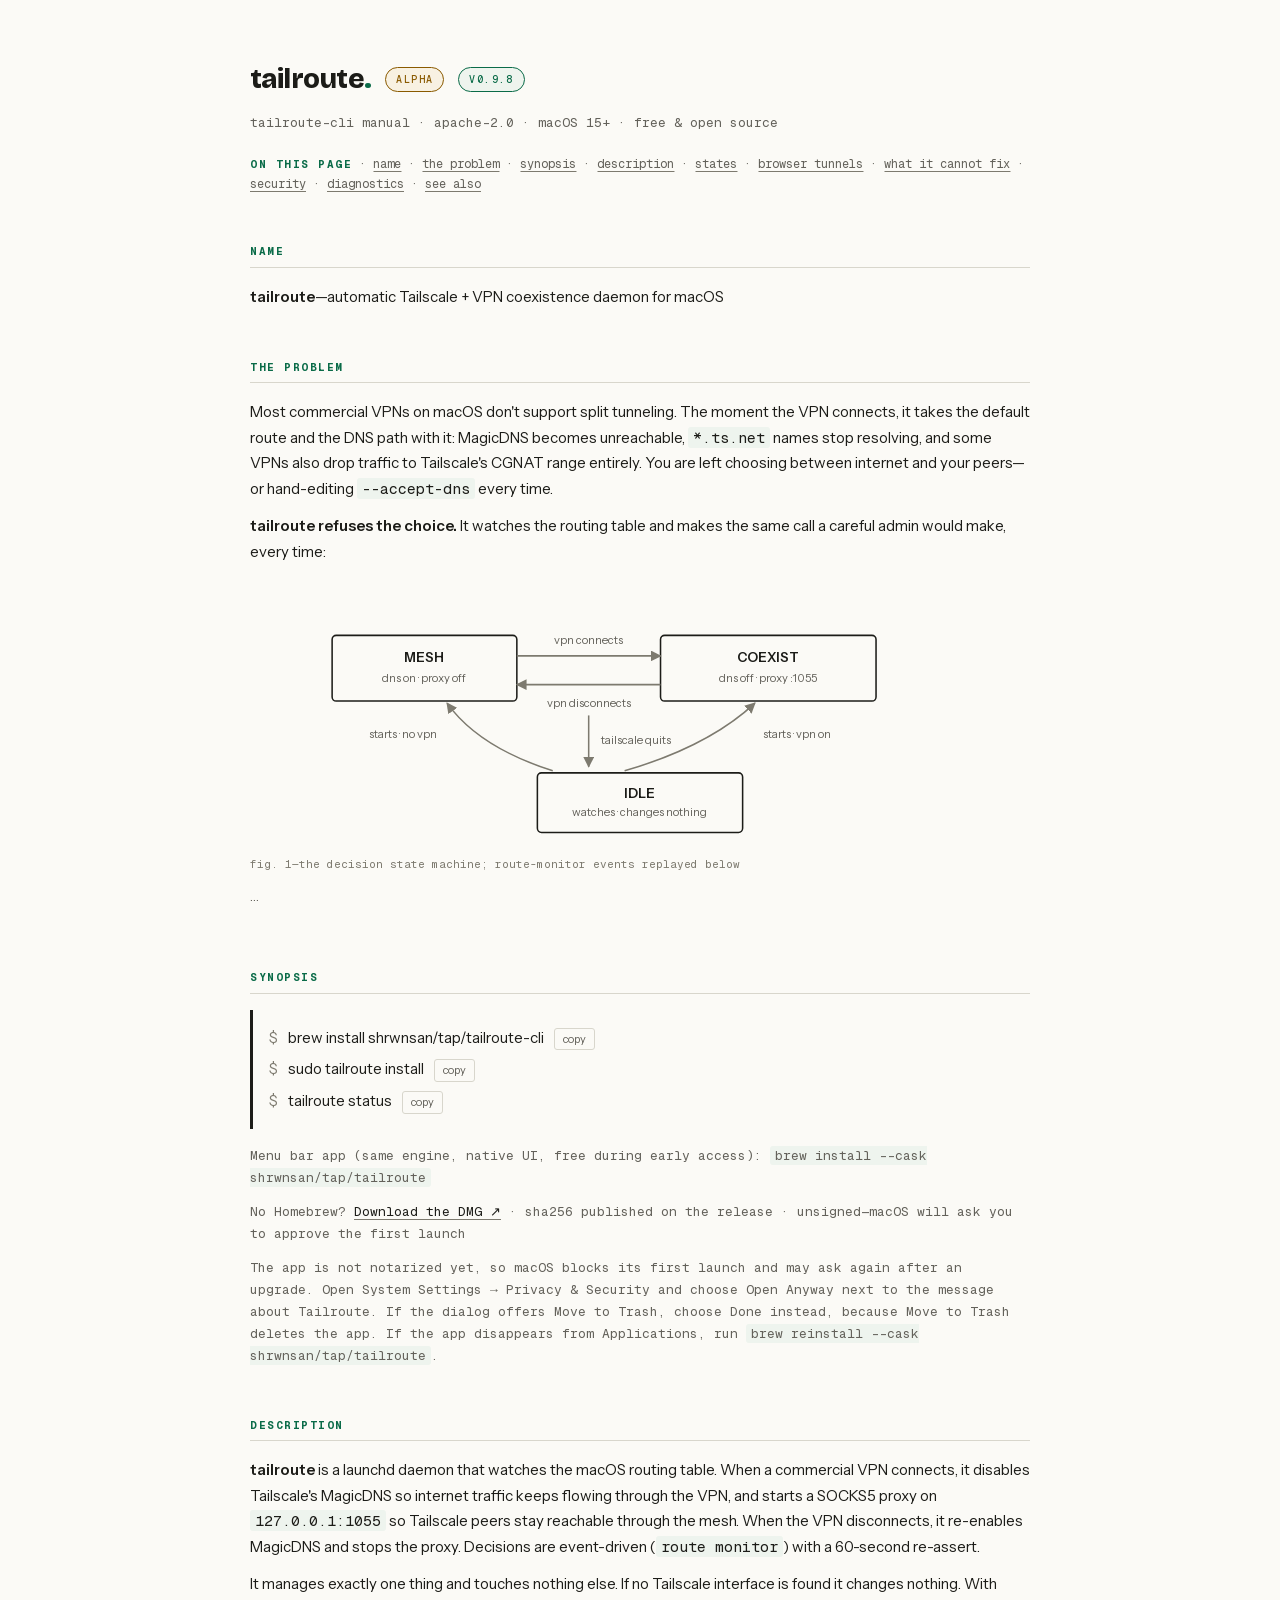
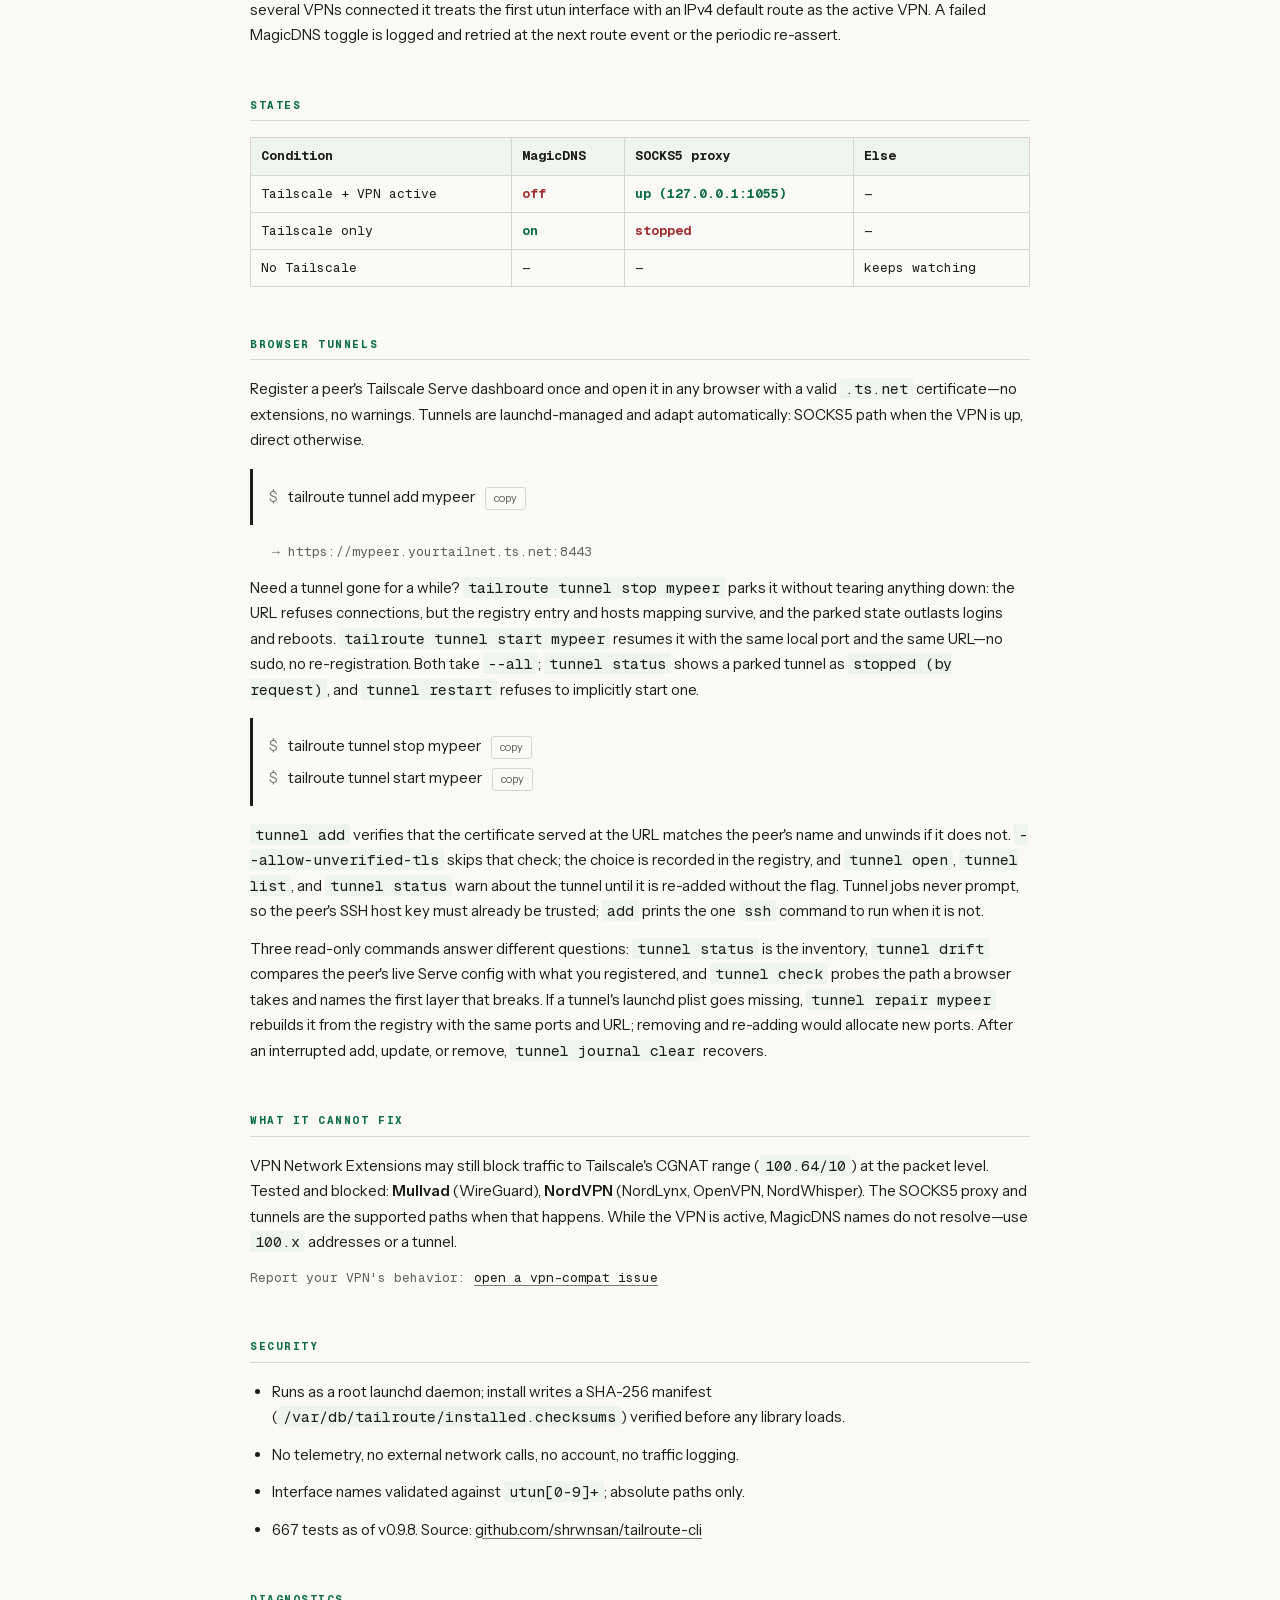
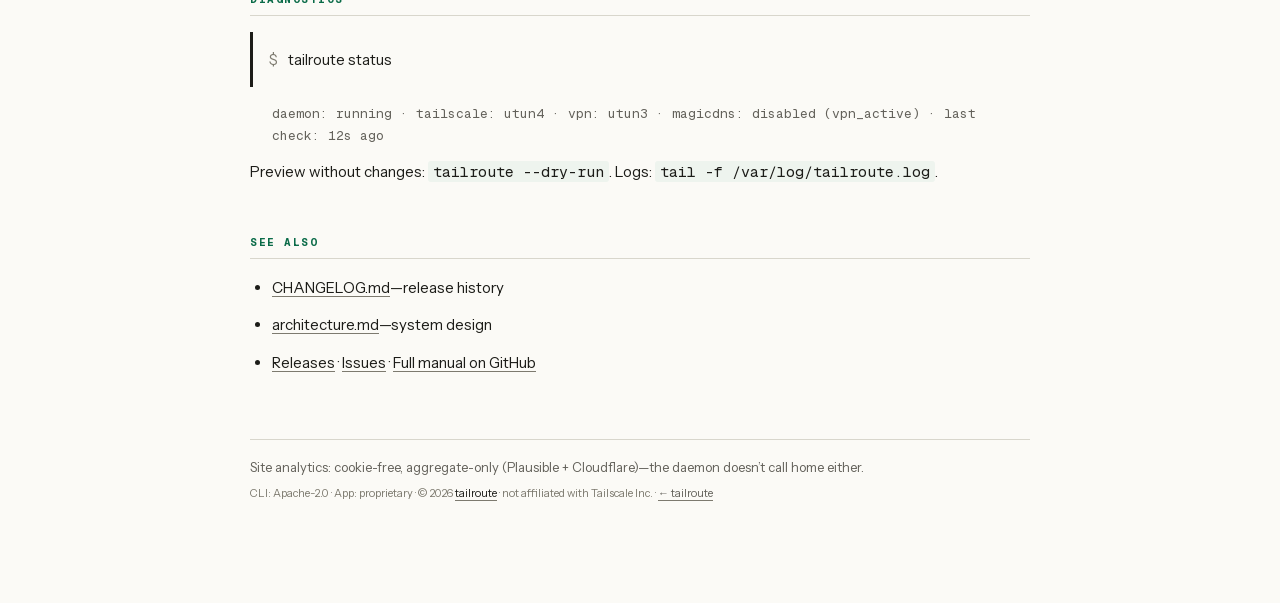
==== docs/index.html @ e6ba24d2 "site: deploy 5bf58a6 from main" ====
<!DOCTYPE html>
<html lang="en">
<head>
<meta charset="UTF-8">
<meta name="viewport" content="width=device-width, initial-scale=1.0">
<title>tailroute-cli—Tailscale + VPN coexistence daemon for macOS</title>
<meta name="description" content="tailroute-cli manual: a macOS launchd daemon that toggles Tailscale MagicDNS when a VPN connects—internet stays up, peers stay reachable. No telemetry. Apache-2.0.">
<link rel="canonical" href="https://tailroute.app/docs/">
<meta property="og:type" content="website">
<meta property="og:site_name" content="tailroute-cli">
<meta property="og:title" content="tailroute-cli—Tailscale + VPN coexistence for macOS">
<meta property="og:description" content="A launchd daemon toggles MagicDNS when your VPN connects—internet stays up, peers stay reachable. No telemetry. Apache-2.0.">
<meta property="og:url" content="https://tailroute.app/docs/">
<meta property="og:image" content="https://tailroute.app/og.png">
<meta name="twitter:card" content="summary_large_image">
<link rel="icon" type="image/svg+xml" href="../favicon.svg">
  <link rel="preload" href="../assets/fonts/bricolage-grotesque-latin.woff2" as="font" type="font/woff2" crossorigin>
  <link rel="stylesheet" href="../assets/css/fonts.css">
<!-- Plausible analytics: self-hosted, first-party (same registrable domain).
     Ingest = pulse.tailroute.app; keep it DNS-only — never CDN-proxy it. -->
<script defer data-domain="tailroute.app" src="https://pulse.tailroute.app/js/script.js"></script>
<!-- Cloudflare Web Analytics: cookie-free, aggregate-only. -->
<script type='module' src='https://static.cloudflareinsights.com/beacon.min.js' data-cf-beacon='{"token": "418fcc4385174264b82cae5eb6305a76"}'></script>
<script type="application/ld+json">
{
  "@context": "https://schema.org",
  "@type": "SoftwareApplication",
  "name": "tailroute-cli",
  "operatingSystem": "macOS 15+",
  "applicationCategory": "UtilitiesApplication",
  "description": "macOS daemon that toggles Tailscale MagicDNS when a VPN connects—internet through the VPN, peers through the mesh. Includes a SOCKS5 mesh proxy and launchd-managed browser tunnels.",
  "softwareVersion": "0.9.8",
  "license": "https://github.com/shrwnsan/tailroute-cli/blob/main/LICENSE",
  "url": "https://tailroute.app/docs/",
  "codeRepository": "https://github.com/shrwnsan/tailroute-cli",
  "author": { "@type": "Person", "name": "shrwnsan", "url": "https://github.com/shrwnsan" },
  "offers": { "@type": "Offer", "price": "0", "priceCurrency": "USD" }
}
</script>
<style>
  /* Manual register, shared brand voice: the type families match the landing
     (Bricolage Grotesque display, Instrument Sans body, Geist Mono reference),
     while the man-page form—one column, hairline rules, no animations—stays. */
  :root {
    --disp: "Bricolage Grotesque", sans-serif;
    --sans: "Instrument Sans", sans-serif;
    --mono: "Geist Mono", ui-monospace, "SF Mono", Menlo, monospace;
    --accent: var(--green);
    color-scheme: light dark;
    --paper: #fbfaf6;
    --ink: #1c1c18;
    --dim: #63615a;
    --faint: #7d7a6f;
    --rule: #d8d6cc;
    --green: #0a6b48;
    --green-bg: #eef4ee;
    --amber: #8a5a00;
    --amber-bg: #f8f1e2;
    --red: #a03030;
  }
  @media (prefers-color-scheme: dark) {
    :root {
      --paper: #161613;
      --ink: #d9d6ca;
      --dim: #a3a096;
      --faint: #7e7c72;
      --rule: #34332c;
      --green: #82cf9f;
      --green-bg: #1d2721;
      --amber: #d9a03d;
      --amber-bg: #2b2418;
      --red: #e07a7a;
      --accent: #c6f24e;
    }
  }
  * { margin: 0; padding: 0; box-sizing: border-box; }
  body {
    background: var(--paper);
    color: var(--ink);
    font-family: var(--sans);
    font-size: 15px;
    line-height: 1.7;
    padding: 56px 24px 88px;
  }
  main { max-width: 78ch; margin: 0 auto; }
  h1 {
    font-family: var(--disp);
    font-size: 28px;
    font-weight: 800;
    letter-spacing: -0.02em;
    margin: 0 0 8px;
  }
  .title-row { display: flex; align-items: center; gap: 14px; flex-wrap: wrap; margin-bottom: 8px; }
  .title-row h1 { margin: 0; }
  .title-row h1 a { color: var(--ink); text-decoration: none; }
  .title-row h1 a .dot { color: var(--accent); }
  .title-row h1 a:hover .dot { text-decoration: underline; text-decoration-color: var(--accent); }
  .meta {
    font-size: 13px; color: var(--dim);
    margin-bottom: 20px;
  }
  h2 {
    font-family: var(--mono);
    font-size: 11px;
    font-weight: 700;
    text-transform: uppercase;
    letter-spacing: 0.14em;
    color: var(--accent);
    border-bottom: 1px solid var(--rule);
    padding-bottom: 6px;
    margin: 48px 0 16px;
  }
  p, li { margin-bottom: 12px; }
  ul { padding-left: 22px; }
  a { color: var(--ink); text-decoration: underline; text-decoration-color: var(--faint); text-underline-offset: 3px; }
  a:hover { text-decoration-color: var(--ink); }
  p, li, td { overflow-wrap: anywhere; }
  code { font-family: var(--mono); background: var(--green-bg); padding: 1px 5px; border-radius: 3px; }
  .meta, .toc, table, .note, .figcap { font-family: var(--mono); }
  .badge {
    font-family: var(--mono);
    font-size: 10px;
    font-weight: 500;
    text-transform: uppercase;
    letter-spacing: 0.14em;
    color: var(--amber);
    background: var(--amber-bg);
    border: 1px solid var(--amber);
    border-radius: 999px;
    padding: 3px 10px;
    align-self: center;
  }
  .badge.free { color: var(--green); background: var(--green-bg); border-color: var(--green); }
  /* on-this-page toc + backlink to landing */
  .backlink { color: var(--dim); white-space: nowrap; }
  .toc { font-size: 12px; color: var(--dim); margin: 0 0 8px; }
  .toc .toc-label { font-family: var(--mono); font-size: 11px; font-weight: 700; text-transform: uppercase; letter-spacing: 0.14em; color: var(--accent); }
  .toc a { color: var(--dim); }
  .synopsis {
    background: var(--paper);
    border-left: 3px solid var(--ink);
    padding: 12px 16px;
    margin: 16px 0;
    overflow-x: auto;
  }
  .synopsis div { display: flex; gap: 10px; align-items: baseline; padding: 3px 0; flex-wrap: wrap; }
  .synopsis .p { color: var(--faint); }
  .synopsis button {
    font: inherit; font-size: 11px;
    background: none; border: 1px solid var(--rule); border-radius: 3px;
    color: var(--dim); padding: 1px 8px; cursor: pointer;
  }
  .synopsis button:hover { border-color: var(--ink); color: var(--ink); }
  table { border-collapse: collapse; width: 100%; margin: 16px 0; font-size: 13px; }
  th, td { border: 1px solid var(--rule); padding: 7px 10px; text-align: left; vertical-align: top; }
  th { background: var(--green-bg); font-weight: 700; }
  /* mobile: state table reflows into stacked cards */
  @media (max-width: 607px) {
    table.states thead { display: none; }
    table.states tr { display: block; border: 1px solid var(--rule); border-radius: 6px; padding: 6px 10px 8px; margin-bottom: 10px; }
    table.states td { display: flex; justify-content: space-between; gap: 14px; border: none; padding: 3px 0; }
    table.states td::before { content: attr(data-l); color: var(--faint); font-size: 11px; text-transform: uppercase; letter-spacing: 0.08em; }
    table.states td[data-l="Condition"] { font-weight: 700; border-bottom: 1px solid var(--rule); margin-bottom: 4px; padding-bottom: 6px; }
  }
  .ok { color: var(--green); font-weight: 700; }
  .no { color: var(--red); font-weight: 700; }
  .note { color: var(--dim); font-size: 13px; }
  .indent { padding-left: 22px; }
  footer {
    max-width: 78ch; margin: 64px auto 0;
    border-top: 1px solid var(--rule); padding-top: 16px;
  }
  footer .colophon { color: var(--dim); font-size: 13px; margin-bottom: 6px; }
  footer .legal { color: var(--faint); font-size: 11px; }

  /* state diagram */
  .figwrap { margin: 18px 0 8px; overflow-x: auto; }
  .figwrap svg { width: 100%; height: auto; display: block; }
  .fig-wide svg { min-width: 560px; }
  svg.fig-wide { display: block; }
  svg.fig-narrow { display: none; }
  @media (max-width: 607px) {
    svg.fig-wide { display: none; }
    svg.fig-narrow { display: block; }
  }
  .snode rect { fill: var(--paper); stroke: var(--ink); stroke-width: 1.5; transition: fill 0.25s; }
  .snode.active rect { fill: var(--green-bg); stroke-width: 2.5; }
  .sname { font-size: 13px; font-weight: 700; fill: var(--ink); }
  .ssub { font-size: 11px; fill: var(--dim); }
  .sedge { stroke: var(--faint); stroke-width: 1.5; fill: none; }
  .sedge.hot { stroke: var(--green); stroke-width: 2.5; stroke-dasharray: 6 4; animation: figflow 0.8s linear infinite; }
  .mk { fill: var(--faint); } .mkk { fill: var(--green); }
  .slabel { font-size: 11px; fill: var(--dim); font-family: inherit; }
  .figcap { font-size: 11px; color: var(--faint); margin-top: 6px; }
  @keyframes figflow { to { stroke-dashoffset: -10; } }
  :focus-visible { outline: 2px solid currentColor; outline-offset: 2px; }
  @media (prefers-reduced-motion: reduce) { .sedge.hot { animation: none; } }
</style>
</head>
<body>
<main>

  <div class="title-row">
    <h1><a href="../" aria-label="tailroute home">tailroute<span class="dot">.</span></a></h1>
    <span class="badge" title="pre-v1.0 software">alpha</span>
    <span data-metric="cli-version" class="badge free">v0.9.8</span>
  </div>
  <p class="meta">tailroute-cli manual · apache-2.0 · macOS 15+ · free &amp; open source</p>
  <p class="toc"><span class="toc-label">On this page</span> ·
     <a href="#name">name</a> ·
     <a href="#the-problem">the problem</a> ·
     <a href="#synopsis">synopsis</a> ·
     <a href="#description">description</a> ·
     <a href="#states">states</a> ·
     <a href="#browser-tunnels">browser tunnels</a> ·
     <a href="#what-it-cannot-fix">what it cannot fix</a> ·
     <a href="#security">security</a> ·
     <a href="#diagnostics">diagnostics</a> ·
     <a href="#see-also">see also</a></p>

  <h2 id="name">Name</h2>
  <p><b>tailroute</b>—automatic Tailscale + VPN coexistence daemon for macOS</p>

  <h2 id="the-problem">The problem</h2>
  <p>Most commercial VPNs on macOS don't support split tunneling. The moment the
     VPN connects, it takes the default route and the DNS path with it:
     MagicDNS becomes unreachable, <code>*.ts.net</code> names stop resolving, and
     some VPNs also drop traffic to Tailscale's CGNAT range entirely. You are left
     choosing between internet and your peers—or hand-editing
     <code>--accept-dns</code> every time.</p>
  <p><b>tailroute refuses the choice.</b> It watches the routing table and makes
     the same call a careful admin would make, every time:</p>

  <div class="figwrap">
  <svg class="fig-wide" id="fig-wide" viewBox="0 0 760 260" role="img" aria-label="State diagram: IDLE, MESH and COEXIST with transitions driven by route-monitor events">
    <defs>
      <marker id="ah1" viewBox="0 0 10 10" refX="9" refY="5" markerWidth="7" markerHeight="7" orient="auto-start-reverse"><path d="M0,0 L10,5 L0,10 z" class="mk"/></marker>
      <marker id="ahh1" viewBox="0 0 10 10" refX="9" refY="5" markerWidth="7" markerHeight="7" orient="auto-start-reverse"><path d="M0,0 L10,5 L0,10 z" class="mkk"/></marker>
    </defs>
    <g class="snode" id="n1-mesh"><rect x="80" y="52" width="180" height="64" rx="4"/><text class="sname" x="170" y="78" text-anchor="middle">MESH</text><text class="ssub" x="170" y="97" text-anchor="middle">dns on · proxy off</text></g>
    <g class="snode" id="n1-coexist"><rect x="400" y="52" width="210" height="64" rx="4"/><text class="sname" x="505" y="78" text-anchor="middle">COEXIST</text><text class="ssub" x="505" y="97" text-anchor="middle">dns off · proxy :1055</text></g>
    <g class="snode" id="n1-idle"><rect x="280" y="186" width="200" height="58" rx="4"/><text class="sname" x="380" y="210" text-anchor="middle">IDLE</text><text class="ssub" x="380" y="228" text-anchor="middle">watches · changes nothing</text></g>
    <path class="sedge" id="e1-vpnup" d="M260,72 L400,72" marker-end="url(#ah1)"/><text class="slabel" x="330" y="60" text-anchor="middle">vpn connects</text>
    <path class="sedge" id="e1-vpndown" d="M400,100 L260,100" marker-end="url(#ah1)"/><text class="slabel" x="330" y="122" text-anchor="middle">vpn disconnects</text>
    <path class="sedge" id="e1-quit" d="M330,130 L330,180" marker-end="url(#ah1)"/><text class="slabel" x="342" y="158">tailscale quits</text>
    <path class="sedge" id="e1-startoff" d="M295,184 C245,168 212,146 192,118" marker-end="url(#ah1)"/><text class="slabel" x="182" y="152" text-anchor="end">starts · no vpn</text>
    <path class="sedge" id="e1-starton" d="M365,184 C420,168 462,146 492,118" marker-end="url(#ah1)"/><text class="slabel" x="500" y="152">starts · vpn on</text>
  </svg>
  <svg class="fig-narrow" id="fig-narrow" viewBox="0 0 380 334" role="img" aria-label="State diagram, compact layout: IDLE, MESH and COEXIST with transitions driven by route-monitor events">
    <defs>
      <marker id="ah2" viewBox="0 0 10 10" refX="9" refY="5" markerWidth="7" markerHeight="7" orient="auto-start-reverse"><path d="M0,0 L10,5 L0,10 z" class="mk"/></marker>
      <marker id="ahh2" viewBox="0 0 10 10" refX="9" refY="5" markerWidth="7" markerHeight="7" orient="auto-start-reverse"><path d="M0,0 L10,5 L0,10 z" class="mkk"/></marker>
    </defs>
    <g class="snode" id="n2-mesh"><rect x="96" y="40" width="188" height="56" rx="4"/><text class="sname" x="190" y="64" text-anchor="middle">MESH</text><text class="ssub" x="190" y="83" text-anchor="middle">dns on · proxy off</text></g>
    <g class="snode" id="n2-coexist"><rect x="96" y="150" width="188" height="56" rx="4"/><text class="sname" x="190" y="174" text-anchor="middle">COEXIST</text><text class="ssub" x="190" y="193" text-anchor="middle">dns off · proxy :1055</text></g>
    <g class="snode" id="n2-idle"><rect x="96" y="268" width="188" height="56" rx="4"/><text class="sname" x="190" y="292" text-anchor="middle">IDLE</text><text class="ssub" x="190" y="311" text-anchor="middle">watches · changes nothing</text></g>
    <path class="sedge" id="e2-vpnup" d="M140,96 L140,146" marker-end="url(#ah2)"/><text class="slabel" x="148" y="126">vpn connects</text>
    <path class="sedge" id="e2-vpndown" d="M240,146 L240,96" marker-end="url(#ah2)"/><text class="slabel" x="248" y="126">vpn disconnects</text>
    <path class="sedge" id="e2-quit" d="M190,206 L190,264" marker-end="url(#ah2)"/><text class="slabel" x="198" y="240">tailscale quits</text>
    <path class="sedge" id="e2-startoff" d="M108,268 C58,240 58,136 92,70" marker-end="url(#ah2)"/><text class="slabel" x="4" y="172">starts ·</text><text class="slabel" x="4" y="186">no vpn</text>
    <path class="sedge" id="e2-starton" d="M272,268 C322,240 322,136 288,70" marker-end="url(#ah2)"/><text class="slabel" x="328" y="172">starts ·</text><text class="slabel" x="328" y="186">vpn on</text>
  </svg>
  <p class="figcap">fig. 1—the decision state machine; route-monitor events replayed below</p>
  <p class="note" id="fig-caption">…</p>
  </div>

  <h2 id="synopsis">Synopsis</h2>
  <div class="synopsis">
    <div><span class="p">$</span> brew install shrwnsan/tap/tailroute-cli <button data-copy="brew install shrwnsan/tap/tailroute-cli">copy</button></div>
    <div><span class="p">$</span> sudo tailroute install <button data-copy="sudo tailroute install">copy</button></div>
    <div><span class="p">$</span> tailroute status <button data-copy="tailroute status">copy</button></div>
  </div>
  <p class="note">Menu bar app (same engine, native UI, free during early access):
    <code>brew install --cask shrwnsan/tap/tailroute</code></p>
  <p class="note">No Homebrew? <a href="https://github.com/shrwnsan/tailroute-cli/releases/latest" target="_blank" rel="noopener">Download the DMG ↗</a>
    · sha256 published on the release · unsigned—macOS will ask you to approve the first launch</p>
  <p class="note">The app is not notarized yet, so macOS blocks its first launch and may ask again after an upgrade.
    Open System Settings → Privacy &amp; Security and choose Open Anyway next to the message about Tailroute.
    If the dialog offers Move to Trash, choose Done instead, because Move to Trash deletes the app.
    If the app disappears from Applications, run <code>brew reinstall --cask shrwnsan/tap/tailroute</code>.</p>

  <h2 id="description">Description</h2>
  <p><b>tailroute</b> is a launchd daemon that watches the macOS routing table. When a
     commercial VPN connects, it disables Tailscale's MagicDNS so internet traffic
     keeps flowing through the VPN, and starts a SOCKS5 proxy on
     <code>127.0.0.1:1055</code> so Tailscale peers stay reachable through the mesh.
     When the VPN disconnects, it re-enables MagicDNS and stops the proxy.
     Decisions are event-driven (<code>route monitor</code>) with a 60-second re-assert.</p>
  <p>It manages exactly one thing and touches nothing else. If no Tailscale
     interface is found it changes nothing. With several VPNs connected it treats the first
     utun interface with an IPv4 default route as the active VPN. A failed MagicDNS toggle is
     logged and retried at the next route event or the periodic re-assert.</p>

  <h2 id="states">States</h2>
  <table class="states">
    <thead><tr><th>Condition</th><th>MagicDNS</th><th>SOCKS5 proxy</th><th>Else</th></tr></thead>
    <tbody>
      <tr><td data-l="Condition">Tailscale + VPN active</td><td data-l="MagicDNS" class="no">off</td><td data-l="Proxy" class="ok">up (127.0.0.1:1055)</td><td data-l="Else">—</td></tr>
      <tr><td data-l="Condition">Tailscale only</td><td data-l="MagicDNS" class="ok">on</td><td data-l="Proxy" class="no">stopped</td><td data-l="Else">—</td></tr>
      <tr><td data-l="Condition">No Tailscale</td><td data-l="MagicDNS">—</td><td data-l="Proxy">—</td><td data-l="Else">keeps watching</td></tr>
    </tbody>
  </table>

  <h2 id="browser-tunnels">Browser tunnels</h2>
  <p>Register a peer's Tailscale Serve dashboard once and open it in any browser
     with a valid <code>.ts.net</code> certificate—no extensions, no warnings.
     Tunnels are launchd-managed and adapt automatically: SOCKS5 path when the
     VPN is up, direct otherwise.</p>
  <div class="synopsis">
    <div><span class="p">$</span> tailroute tunnel add mypeer <button data-copy="tailroute tunnel add mypeer">copy</button></div>
  </div>
  <p class="note indent">→ https://mypeer.yourtailnet.ts.net:8443</p>
  <p>Need a tunnel gone for a while? <code>tailroute tunnel stop mypeer</code> parks
     it without tearing anything down: the URL refuses connections, but the
     registry entry and hosts mapping survive, and the parked state outlasts
     logins and reboots. <code>tailroute tunnel start mypeer</code> resumes it
     with the same local port and the same URL—no sudo, no re-registration.
     Both take <code>--all</code>; <code>tunnel status</code> shows a parked
     tunnel as <code>stopped (by request)</code>, and <code>tunnel restart</code>
     refuses to implicitly start one.</p>
  <div class="synopsis">
    <div><span class="p">$</span> tailroute tunnel stop mypeer <button data-copy="tailroute tunnel stop mypeer">copy</button></div>
    <div><span class="p">$</span> tailroute tunnel start mypeer <button data-copy="tailroute tunnel start mypeer">copy</button></div>
  </div>
  <p><code>tunnel add</code> verifies that the certificate served at the URL matches
     the peer's name and unwinds if it does not. <code>--allow-unverified-tls</code>
     skips that check; the choice is recorded in the registry, and
     <code>tunnel open</code>, <code>tunnel list</code>, and <code>tunnel status</code>
     warn about the tunnel until it is re-added without the flag. Tunnel jobs never
     prompt, so the peer's SSH host key must already be trusted; <code>add</code> prints
     the one <code>ssh</code> command to run when it is not.</p>
  <p>Three read-only commands answer different questions:
     <code>tunnel status</code> is the inventory, <code>tunnel drift</code> compares the
     peer's live Serve config with what you registered, and <code>tunnel check</code>
     probes the path a browser takes and names the first layer that breaks. If a
     tunnel's launchd plist goes missing, <code>tunnel repair mypeer</code> rebuilds it
     from the registry with the same ports and URL; removing and re-adding would
     allocate new ports. After an interrupted add, update, or remove,
     <code>tunnel journal clear</code> recovers.</p>

  <h2 id="what-it-cannot-fix">What it cannot fix</h2>
  <p>VPN Network Extensions may still block traffic to Tailscale's CGNAT range
     (<code>100.64/10</code>) at the packet level. Tested and blocked:
     <b>Mullvad</b> (WireGuard), <b>NordVPN</b> (NordLynx, OpenVPN, NordWhisper).
     The SOCKS5 proxy and tunnels are the supported paths when that happens.
     While the VPN is active, MagicDNS names do not resolve—use
     <code>100.x</code> addresses or a tunnel.</p>
  <p class="note">Report your VPN's behavior:
     <a href="https://github.com/shrwnsan/tailroute-cli/issues/new?template=vpn-compat.yml">open a vpn-compat issue</a></p>

  <h2 id="security">Security</h2>
  <ul>
    <li>Runs as a root launchd daemon; install writes a SHA-256 manifest
        (<code>/var/db/tailroute/installed.checksums</code>) verified before any library loads.</li>
    <li>No telemetry, no external network calls, no account, no traffic logging.</li>
    <li>Interface names validated against <code>utun[0-9]+</code>; absolute paths only.</li>
    <li>667 tests as of v0.9.8. Source: <a href="https://github.com/shrwnsan/tailroute-cli">github.com/shrwnsan/tailroute-cli</a></li>
  </ul>

  <h2 id="diagnostics">Diagnostics</h2>
  <div class="synopsis">
    <div><span class="p">$</span> tailroute status</div>
  </div>
  <p class="note indent">daemon: running · tailscale: utun4 · vpn: utun3 ·
     magicdns: disabled (vpn_active) · last check: 12s ago</p>
  <p>Preview without changes: <code>tailroute --dry-run</code>.
     Logs: <code>tail -f /var/log/tailroute.log</code>.</p>

  <h2 id="see-also">See also</h2>
  <ul>
    <li><a href="https://github.com/shrwnsan/tailroute-cli/blob/main/CHANGELOG.md">CHANGELOG.md</a>—release history</li>
    <li><a href="https://github.com/shrwnsan/tailroute-cli/blob/main/docs/architecture.md">architecture.md</a>—system design</li>
    <li><a href="https://github.com/shrwnsan/tailroute-cli/releases">Releases</a> · <a href="https://github.com/shrwnsan/tailroute-cli/issues">Issues</a> · <a href="https://github.com/shrwnsan/tailroute-cli#readme">Full manual on GitHub</a></li>
  </ul>

</main>
<footer>
  <p class="colophon">Site analytics: cookie-free, aggregate-only (Plausible + Cloudflare)—the daemon doesn’t call home either.</p>
  <p class="legal">CLI: Apache-2.0 · App: proprietary · © 2026 <a href="https://github.com/shrwnsan/tailroute-cli">tailroute</a> · not affiliated with Tailscale Inc. · <a class="backlink" href="../">← tailroute</a></p>
</footer>
<script>
function honestCopy(text, btn) {
  function ok() { btn.textContent = "copied"; setTimeout(function () { btn.textContent = "copy"; }, 1400); }
  function fail() { btn.textContent = "copy failed"; setTimeout(function () { btn.textContent = "copy"; }, 2400); }
  function fallback() {
    var ta = document.createElement("textarea"); ta.value = text;
    ta.style.position = "fixed"; ta.style.opacity = "0";
    document.body.appendChild(ta); ta.select();
    var did = false; try { did = document.execCommand("copy"); } catch (e) {}
    document.body.removeChild(ta);
    if (did) ok(); else fail();
  }
  if (navigator.clipboard && navigator.clipboard.writeText && window.isSecureContext) navigator.clipboard.writeText(text).then(ok, fallback);
  else fallback();
}
document.querySelectorAll("[data-copy]").forEach(function (btn) {
  btn.addEventListener("click", function () { honestCopy(btn.getAttribute("data-copy"), btn); });
});
(function () {
  var caption = document.getElementById("fig-caption");
  if (!caption) return;
  var STEPS = [
    { node: "mesh",    edge: null,       cap: "tailscale up, no vpn \u2192 MESH (dns on \u00b7 proxy off)" },
    { node: "coexist", edge: "vpnup",    cap: "route monitor: default \u2192 utun3 (vpn up) \u2192 COEXIST" },
    { node: "mesh",    edge: "vpndown",  cap: "route monitor: utun3 removed (vpn down) \u2192 MESH" },
    { node: "idle",    edge: "quit",     cap: "route monitor: utun4 removed \u2192 IDLE (nothing to do)" },
    { node: "coexist", edge: "starton",  cap: "tailscale starts, vpn already on \u2192 COEXIST" },
    { node: "idle",    edge: "quit",     cap: "tailscale quits \u2192 IDLE (changes nothing)" },
    { node: "mesh",    edge: "startoff", cap: "tailscale starts \u2192 MESH (dns on \u00b7 proxy off)" }
  ];
  function narrow() { return window.matchMedia("(max-width: 607px)").matches; }
  var i = -1, last = { node: null, edge: null };
  function clearLayout(d) {
    if (last.node) { var n = document.getElementById("n" + d + "-" + last.node); if (n) n.classList.remove("active"); }
    if (last.edge) { var e = document.getElementById("e" + d + "-" + last.edge); if (e) { e.classList.remove("hot"); e.setAttribute("marker-end", "url(#ah" + d + ")"); } }
  }
  function show(step) {
    var d = narrow() ? "2" : "1";
    clearLayout("1"); clearLayout("2");
    document.getElementById("n" + d + "-" + step.node).classList.add("active");
    if (step.edge) {
      var e = document.getElementById("e" + d + "-" + step.edge);
      e.classList.add("hot");
      e.setAttribute("marker-end", "url(#ahh" + d + ")");
    }
    last = { node: step.node, edge: step.edge };
    caption.textContent = "$ " + step.cap;
  }
  if (window.matchMedia("(prefers-reduced-motion: reduce)").matches) {
    ["1", "2"].forEach(function (d) {
      document.getElementById("n" + d + "-coexist").classList.add("active");
    });
    caption.textContent = "$ " + STEPS[1].cap; // static: coexistence state, no cycling
    return;
  }
  setInterval(function () { i = (i + 1) % STEPS.length; show(STEPS[i]); }, 2600);
})();
</script>
</body>
</html>
---- assets/css/fonts.css ----
/*
 * Self-hosted webfonts (latin subsets), served same-origin.
 * Bricolage Grotesque, Instrument Sans and Geist Mono, all under the
 * SIL Open Font License 1.1 — see ../fonts/<family>-OFL.txt.
 * Family names, weights and unicode-ranges match the hosted originals.
 */

/* latin */
@font-face {
  font-family: 'Bricolage Grotesque';
  font-style: normal;
  font-weight: 500;
  font-stretch: 100%;
  font-display: swap;
  src: url(../fonts/bricolage-grotesque-latin.woff2) format('woff2');
  unicode-range: U+0000-00FF, U+0131, U+0152-0153, U+02BB-02BC, U+02C6, U+02DA, U+02DC, U+0304, U+0308, U+0329, U+2000-206F, U+20AC, U+2122, U+2191, U+2193, U+2212, U+2215, U+FEFF, U+FFFD;
}
/* latin */
@font-face {
  font-family: 'Bricolage Grotesque';
  font-style: normal;
  font-weight: 700;
  font-stretch: 100%;
  font-display: swap;
  src: url(../fonts/bricolage-grotesque-latin.woff2) format('woff2');
  unicode-range: U+0000-00FF, U+0131, U+0152-0153, U+02BB-02BC, U+02C6, U+02DA, U+02DC, U+0304, U+0308, U+0329, U+2000-206F, U+20AC, U+2122, U+2191, U+2193, U+2212, U+2215, U+FEFF, U+FFFD;
}
/* latin */
@font-face {
  font-family: 'Bricolage Grotesque';
  font-style: normal;
  font-weight: 800;
  font-stretch: 100%;
  font-display: swap;
  src: url(../fonts/bricolage-grotesque-latin.woff2) format('woff2');
  unicode-range: U+0000-00FF, U+0131, U+0152-0153, U+02BB-02BC, U+02C6, U+02DA, U+02DC, U+0304, U+0308, U+0329, U+2000-206F, U+20AC, U+2122, U+2191, U+2193, U+2212, U+2215, U+FEFF, U+FFFD;
}

/* latin */
@font-face {
  font-family: 'Geist Mono';
  font-style: normal;
  font-weight: 400;
  font-display: swap;
  src: url(../fonts/geist-mono-latin.woff2) format('woff2');
  unicode-range: U+0000-00FF, U+0131, U+0152-0153, U+02BB-02BC, U+02C6, U+02DA, U+02DC, U+0304, U+0308, U+0329, U+2000-206F, U+20AC, U+2122, U+2191, U+2193, U+2212, U+2215, U+FEFF, U+FFFD;
}
/* latin */
@font-face {
  font-family: 'Geist Mono';
  font-style: normal;
  font-weight: 500;
  font-display: swap;
  src: url(../fonts/geist-mono-latin.woff2) format('woff2');
  unicode-range: U+0000-00FF, U+0131, U+0152-0153, U+02BB-02BC, U+02C6, U+02DA, U+02DC, U+0304, U+0308, U+0329, U+2000-206F, U+20AC, U+2122, U+2191, U+2193, U+2212, U+2215, U+FEFF, U+FFFD;
}
/* latin */
@font-face {
  font-family: 'Geist Mono';
  font-style: normal;
  font-weight: 600;
  font-display: swap;
  src: url(../fonts/geist-mono-latin.woff2) format('woff2');
  unicode-range: U+0000-00FF, U+0131, U+0152-0153, U+02BB-02BC, U+02C6, U+02DA, U+02DC, U+0304, U+0308, U+0329, U+2000-206F, U+20AC, U+2122, U+2191, U+2193, U+2212, U+2215, U+FEFF, U+FFFD;
}
/* latin */
@font-face {
  font-family: 'Geist Mono';
  font-style: normal;
  font-weight: 700;
  font-display: swap;
  src: url(../fonts/geist-mono-latin.woff2) format('woff2');
  unicode-range: U+0000-00FF, U+0131, U+0152-0153, U+02BB-02BC, U+02C6, U+02DA, U+02DC, U+0304, U+0308, U+0329, U+2000-206F, U+20AC, U+2122, U+2191, U+2193, U+2212, U+2215, U+FEFF, U+FFFD;
}

/* latin */
@font-face {
  font-family: 'Instrument Sans';
  font-style: normal;
  font-weight: 400;
  font-stretch: 100%;
  font-display: swap;
  src: url(../fonts/instrument-sans-latin.woff2) format('woff2');
  unicode-range: U+0000-00FF, U+0131, U+0152-0153, U+02BB-02BC, U+02C6, U+02DA, U+02DC, U+0304, U+0308, U+0329, U+2000-206F, U+20AC, U+2122, U+2191, U+2193, U+2212, U+2215, U+FEFF, U+FFFD;
}
/* latin */
@font-face {
  font-family: 'Instrument Sans';
  font-style: normal;
  font-weight: 500;
  font-stretch: 100%;
  font-display: swap;
  src: url(../fonts/instrument-sans-latin.woff2) format('woff2');
  unicode-range: U+0000-00FF, U+0131, U+0152-0153, U+02BB-02BC, U+02C6, U+02DA, U+02DC, U+0304, U+0308, U+0329, U+2000-206F, U+20AC, U+2122, U+2191, U+2193, U+2212, U+2215, U+FEFF, U+FFFD;
}
/* latin */
@font-face {
  font-family: 'Instrument Sans';
  font-style: normal;
  font-weight: 600;
  font-stretch: 100%;
  font-display: swap;
  src: url(../fonts/instrument-sans-latin.woff2) format('woff2');
  unicode-range: U+0000-00FF, U+0131, U+0152-0153, U+02BB-02BC, U+02C6, U+02DA, U+02DC, U+0304, U+0308, U+0329, U+2000-206F, U+20AC, U+2122, U+2191, U+2193, U+2212, U+2215, U+FEFF, U+FFFD;
}
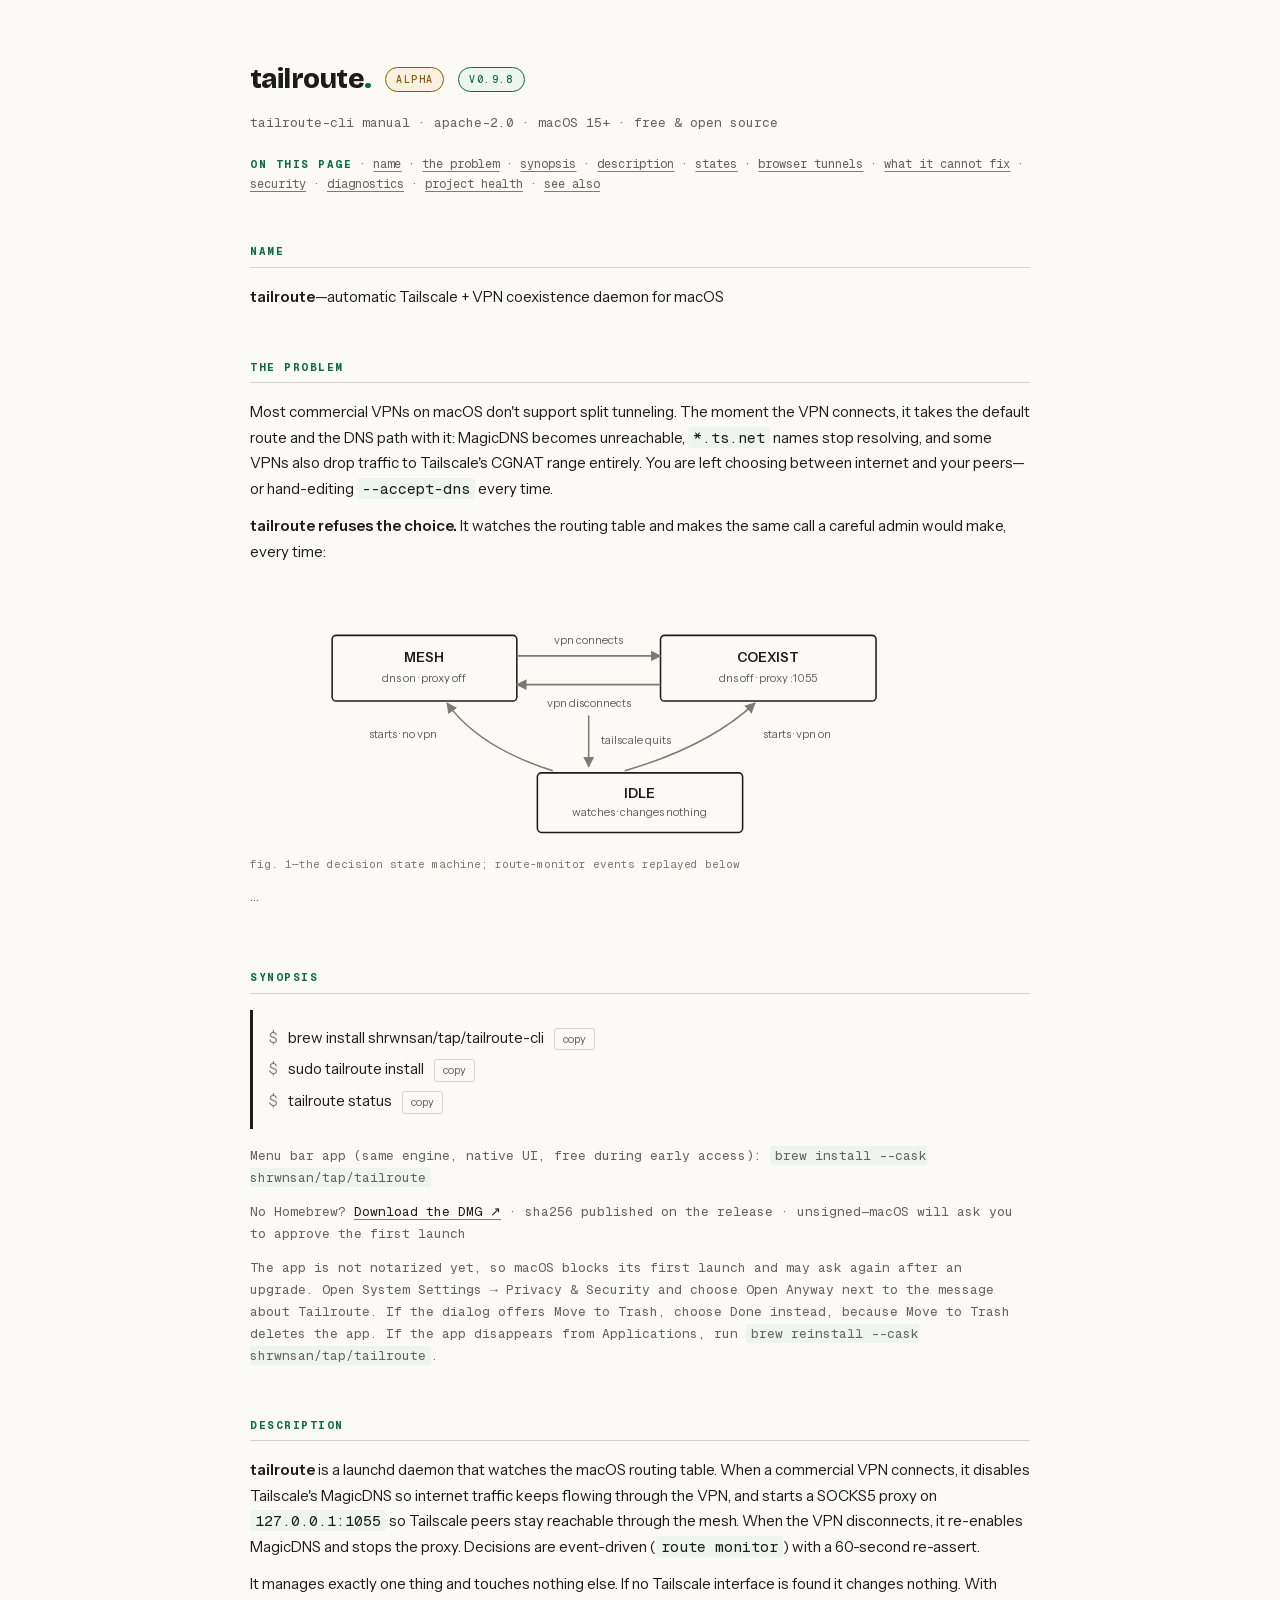
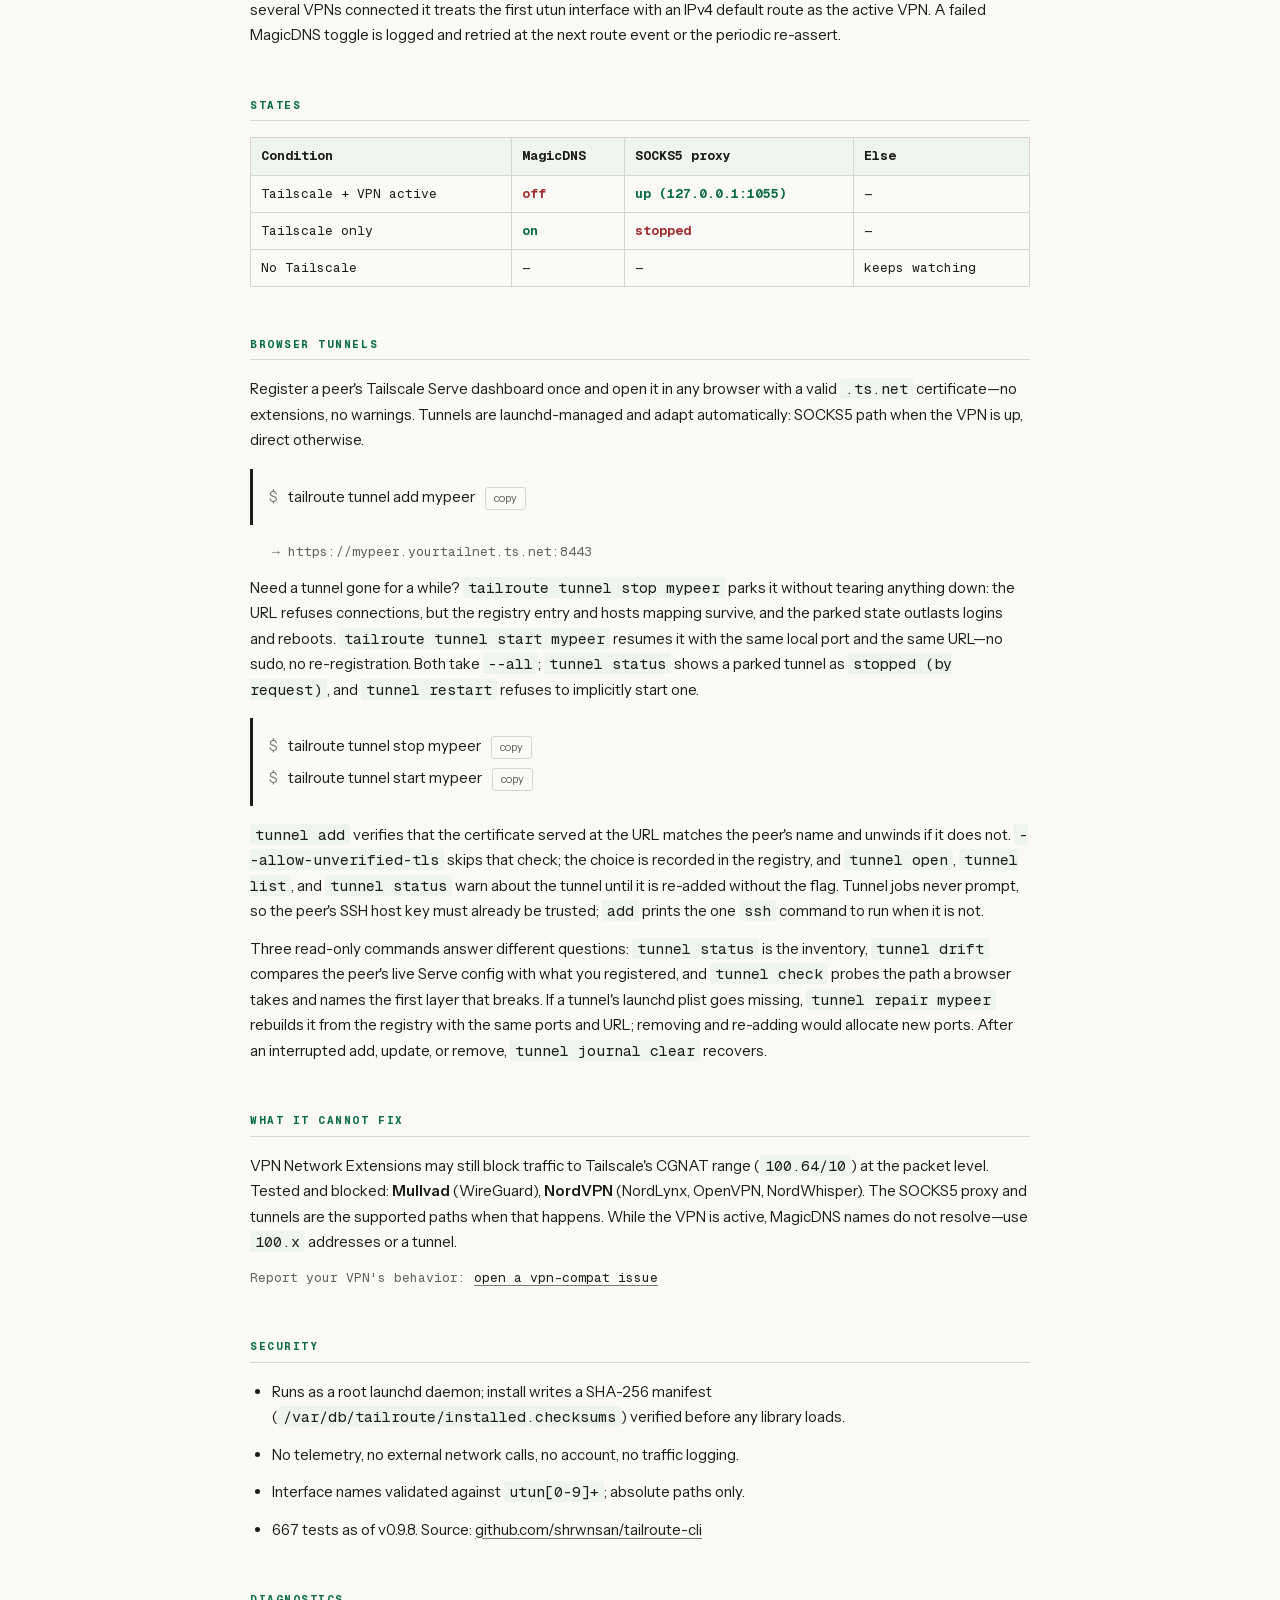
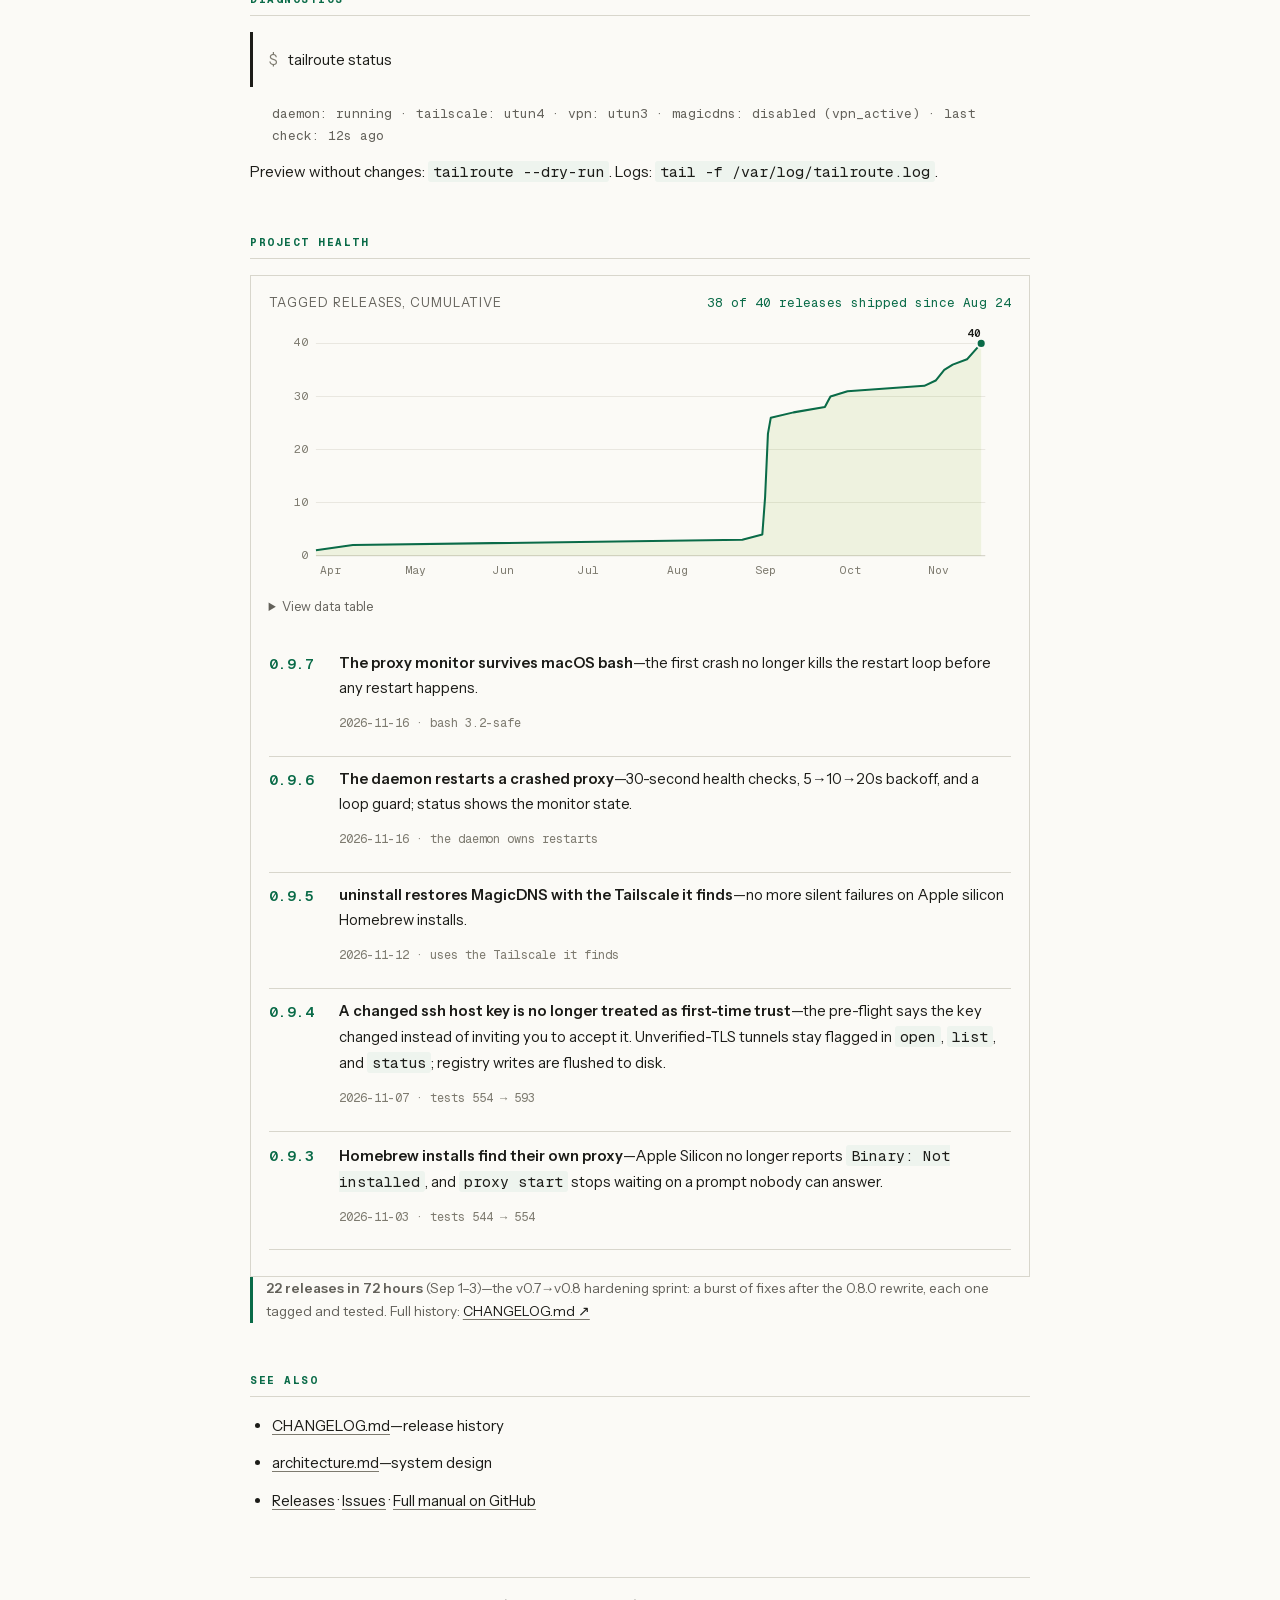
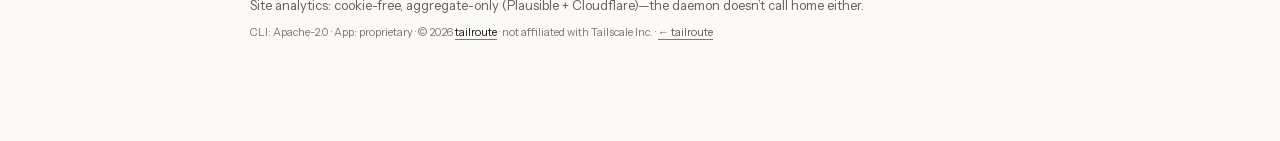
==== commit 68335ca8: "site: deploy 5495cd2 from main" ====
--- a/docs/index.html
+++ b/docs/index.html
@@ -195,6 +195,33 @@
   @keyframes figflow { to { stroke-dashoffset: -10; } }
   :focus-visible { outline: 2px solid currentColor; outline-offset: 2px; }
   @media (prefers-reduced-motion: reduce) { .sedge.hot { animation: none; } }
+
+  /* ---- project health: the release chart and feed, ported from the landing.
+     The injected chart SVG reads --mark/--card/--line2/--text — remapped here
+     to the manual's register; no entrance animations. ---- */
+  .health { --mark: var(--green); --card: var(--paper); --line2: var(--rule); --text: var(--ink);
+    margin: 2.2rem 0 0; }
+  .health .chart-card { position: relative; border: 1px solid var(--rule); padding: 1rem 1.1rem .6rem; }
+  .health .chart-head { display: flex; justify-content: space-between; align-items: baseline; margin-bottom: .6rem; }
+  .health .chart-title { font-size: .8rem; letter-spacing: .08em; text-transform: uppercase; color: var(--dim); }
+  .health .chart-hi { font-family: var(--mono); font-size: .8rem; color: var(--green); }
+  .health svg { width: 100%; height: auto; display: block; }
+  .health .axis { stroke: var(--rule); stroke-width: 1; }
+  .health .axtext { font-family: var(--mono); font-size: 11px; fill: var(--faint); }
+  .health .chart-tip { position: absolute; pointer-events: none; opacity: 0; background: var(--ink);
+    color: var(--paper); font-family: var(--mono); font-size: .75rem; padding: .3rem .55rem;
+    white-space: nowrap; transform: translateY(-130%); z-index: 2; }
+  .health .chart-tip b { color: var(--accent); }
+  .health .data summary { cursor: pointer; font-size: .8rem; color: var(--dim); margin-top: .5rem; }
+  .health .data table { width: 100%; border-collapse: collapse; font-family: var(--mono); font-size: .78rem; }
+  .health .data td, .health .data th { text-align: left; padding: .25rem .5rem; border-bottom: 1px solid var(--rule); }
+  .health .feed { margin: 1.4rem 0 1rem; }
+  .health .feed-item { display: flex; gap: 1rem; padding: .65rem 0; border-bottom: 1px solid var(--rule); }
+  .health .feed-item.last { border-bottom: none; }
+  .health .feed-v { font-family: var(--mono); font-weight: 600; color: var(--green); min-width: 3.4rem; }
+  .health .feed-t { font-size: .92rem; }
+  .health .feed-d { font-family: var(--mono); font-size: .75rem; color: var(--faint); margin-top: .15rem; }
+  .health .sprint { font-size: .85rem; color: var(--dim); border-left: 3px solid var(--green); padding-left: .8rem; }
 </style>
 </head>
 <body>
@@ -216,6 +243,7 @@
      <a href="#what-it-cannot-fix">what it cannot fix</a> ·
      <a href="#security">security</a> ·
      <a href="#diagnostics">diagnostics</a> ·
+     <a href="#project-health">project health</a> ·
      <a href="#see-also">see also</a></p>
 
   <h2 id="name">Name</h2>
@@ -366,6 +394,79 @@
   <p>Preview without changes: <code>tailroute --dry-run</code>.
      Logs: <code>tail -f /var/log/tailroute.log</code>.</p>
 
+
+<section class="health" id="project-health">
+    <h2>Project health</h2>
+<div class="chart-card">
+          <div class="chart-head">
+            <span class="chart-title">Tagged releases, cumulative</span>
+<span class="chart-hi">38 of 40 releases shipped since Aug 24</span>
+          </div>
+          <svg viewBox="0 -14 728 260" role="img" aria-label="Cumulative tagged releases, March to November 2026: 2 releases in spring, then 38 more from late August, ending at 40">
+            <line class="axis" x1="46" y1="214.0" x2="702" y2="214.0"/>
+            <text class="axtext" x="38" y="217.0" text-anchor="end">0</text>
+            <line class="axis" x1="46" y1="162.0" x2="702" y2="162.0" opacity="0.5"/>
+            <text class="axtext" x="38" y="165.0" text-anchor="end">10</text>
+            <line class="axis" x1="46" y1="110.0" x2="702" y2="110.0" opacity="0.5"/>
+            <text class="axtext" x="38" y="113.0" text-anchor="end">20</text>
+            <line class="axis" x1="46" y1="58.0" x2="702" y2="58.0" opacity="0.5"/>
+            <text class="axtext" x="38" y="61.0" text-anchor="end">30</text>
+            <line class="axis" x1="46" y1="6.0" x2="702" y2="6.0" opacity="0.5"/>
+            <text class="axtext" x="38" y="9.0" text-anchor="end">40</text>
+            <text class="axtext" x="59.9" y="232" text-anchor="middle">Apr</text>
+            <text class="axtext" x="143.5" y="232" text-anchor="middle">May</text>
+            <text class="axtext" x="229.9" y="232" text-anchor="middle">Jun</text>
+            <text class="axtext" x="313.5" y="232" text-anchor="middle">Jul</text>
+            <text class="axtext" x="399.9" y="232" text-anchor="middle">Aug</text>
+            <text class="axtext" x="486.2" y="232" text-anchor="middle">Sep</text>
+            <text class="axtext" x="569.8" y="232" text-anchor="middle">Oct</text>
+            <text class="axtext" x="656.2" y="232" text-anchor="middle">Nov</text>
+            <path d="M46.0,208.8 L46.0,208.8 L82.2,203.6 L463.9,198.4 L483.5,193.2 L486.2,156.8 L489.0,94.4 L491.8,78.8 L514.1,73.6 L544.8,68.4 L547.5,63.2 L550.3,58.0 L567.0,52.8 L642.3,47.6 L653.4,42.4 L661.8,32.0 L670.1,26.8 L684.1,21.6 L698.0,6.0 L698.0,214 L46,214 Z" fill="rgba(116,164,26,0.10)" stroke="none"/>
+            <path d="M46.0,208.8 L82.2,203.6 L463.9,198.4 L483.5,193.2 L486.2,156.8 L489.0,94.4 L491.8,78.8 L514.1,73.6 L544.8,68.4 L547.5,63.2 L550.3,58.0 L567.0,52.8 L642.3,47.6 L653.4,42.4 L661.8,32.0 L670.1,26.8 L684.1,21.6 L698.0,6.0" fill="none" stroke="var(--mark)" stroke-width="2" stroke-linejoin="round"/>
+            <circle cx="698.0" cy="6.0" r="4.5" fill="var(--mark)" stroke="var(--card)" stroke-width="2"/>
+            <text x="698.0" y="0.0" text-anchor="end" style="font-family:var(--mono);font-size:11px;font-weight:600" fill="var(--text)">40</text>
+            <line id="xhair" x1="0" y1="6.0" x2="0" y2="214" stroke="var(--line2)" stroke-width="1" opacity="0"/>
+            <circle id="hoverdot" r="4" fill="var(--text)" stroke="var(--card)" stroke-width="2" opacity="0"/>
+          </svg>
+          <div class="chart-tip" id="chart-tip"></div>
+          <script type="application/json" id="chart-data">{"vb":[0,-14,728,260],"pts":[[46.0,208.8,"2026-03-27",1],[82.2,203.6,"2026-04-09",2],[463.9,198.4,"2026-08-24",3],[483.5,193.2,"2026-08-31",4],[486.2,156.8,"2026-09-01",11],[489.0,94.4,"2026-09-02",23],[491.8,78.8,"2026-09-03",26],[514.1,73.6,"2026-09-11",27],[544.8,68.4,"2026-09-22",28],[547.5,63.2,"2026-09-23",29],[550.3,58.0,"2026-09-24",30],[567.0,52.8,"2026-09-30",31],[642.3,47.6,"2026-10-27",32],[653.4,42.4,"2026-10-31",33],[661.8,32.0,"2026-11-03",35],[670.1,26.8,"2026-11-06",36],[684.1,21.6,"2026-11-11",37],[698.0,6.0,"2026-11-16",40]]}</script>
+          <details class="data">
+            <summary>View data table</summary>
+            <table>
+              <thead><tr><th>Date</th><th>Cumulative tagged releases</th></tr></thead>
+              <tbody>
+                <tr><td>2026-03-27</td><td>1</td></tr>
+                <tr><td>2026-04-09</td><td>2</td></tr>
+                <tr><td>2026-08-24</td><td>3</td></tr>
+                <tr><td>2026-08-31</td><td>4</td></tr>
+                <tr><td>2026-09-01</td><td>11</td></tr>
+                <tr><td>2026-09-02</td><td>23</td></tr>
+                <tr><td>2026-09-03</td><td>26</td></tr>
+                <tr><td>2026-09-11</td><td>27</td></tr>
+                <tr><td>2026-09-22</td><td>28</td></tr>
+                <tr><td>2026-09-23</td><td>29</td></tr>
+                <tr><td>2026-09-24</td><td>30</td></tr>
+                <tr><td>2026-09-30</td><td>31</td></tr>
+                <tr><td>2026-10-27</td><td>32</td></tr>
+                <tr><td>2026-10-31</td><td>33</td></tr>
+                <tr><td>2026-11-03</td><td>35</td></tr>
+                <tr><td>2026-11-06</td><td>36</td></tr>
+                <tr><td>2026-11-11</td><td>37</td></tr>
+                <tr><td>2026-11-16</td><td>40</td></tr>
+              </tbody>
+            </table>
+          </details>
+<div class="feed">
+            <div class="feed-item"><span class="feed-v">0.9.7</span><div><p class="feed-t"><b>The proxy monitor survives macOS bash</b>—the first crash no longer kills the restart loop before any restart happens.</p><p class="feed-d">2026-11-16 · bash 3.2-safe</p></div></div>
+            <div class="feed-item"><span class="feed-v">0.9.6</span><div><p class="feed-t"><b>The daemon restarts a crashed proxy</b>—30-second health checks, 5→10→20s backoff, and a loop guard; status shows the monitor state.</p><p class="feed-d">2026-11-16 · the daemon owns restarts</p></div></div>
+            <div class="feed-item"><span class="feed-v">0.9.5</span><div><p class="feed-t"><b>uninstall restores MagicDNS with the Tailscale it finds</b>—no more silent failures on Apple silicon Homebrew installs.</p><p class="feed-d">2026-11-12 · uses the Tailscale it finds</p></div></div>
+            <div class="feed-item"><span class="feed-v">0.9.4</span><div><p class="feed-t"><b>A changed ssh host key is no longer treated as first-time trust</b>—the pre-flight says the key changed instead of inviting you to accept it. Unverified-TLS tunnels stay flagged in <code>open</code>, <code>list</code>, and <code>status</code>; registry writes are flushed to disk.</p><p class="feed-d">2026-11-07 · tests 554 → 593</p></div></div>
+            <div class="feed-item"><span class="feed-v">0.9.3</span><div><p class="feed-t"><b>Homebrew installs find their own proxy</b>—Apple Silicon no longer reports <code>Binary: Not installed</code>, and <code>proxy start</code> stops waiting on a prompt nobody can answer.</p><p class="feed-d">2026-11-03 · tests 544 → 554</p></div></div>
+          </div>
+          </div>
+<p class="sprint"><b>22 releases in 72 hours</b> (Sep 1–3)—the v0.7→v0.8 hardening sprint: a burst of fixes after the 0.8.0 rewrite, each one tagged and tested. Full history: <a href="https://github.com/shrwnsan/tailroute-cli/blob/main/CHANGELOG.md" target="_blank" rel="noopener">CHANGELOG.md ↗</a></p>
+  </section>
+
   <h2 id="see-also">See also</h2>
   <ul>
     <li><a href="https://github.com/shrwnsan/tailroute-cli/blob/main/CHANGELOG.md">CHANGELOG.md</a>—release history</li>
@@ -436,5 +537,6 @@
   setInterval(function () { i = (i + 1) % STEPS.length; show(STEPS[i]); }, 2600);
 })();
 </script>
+<script defer src="../assets/js/chart.js"></script>
 </body>
 </html>
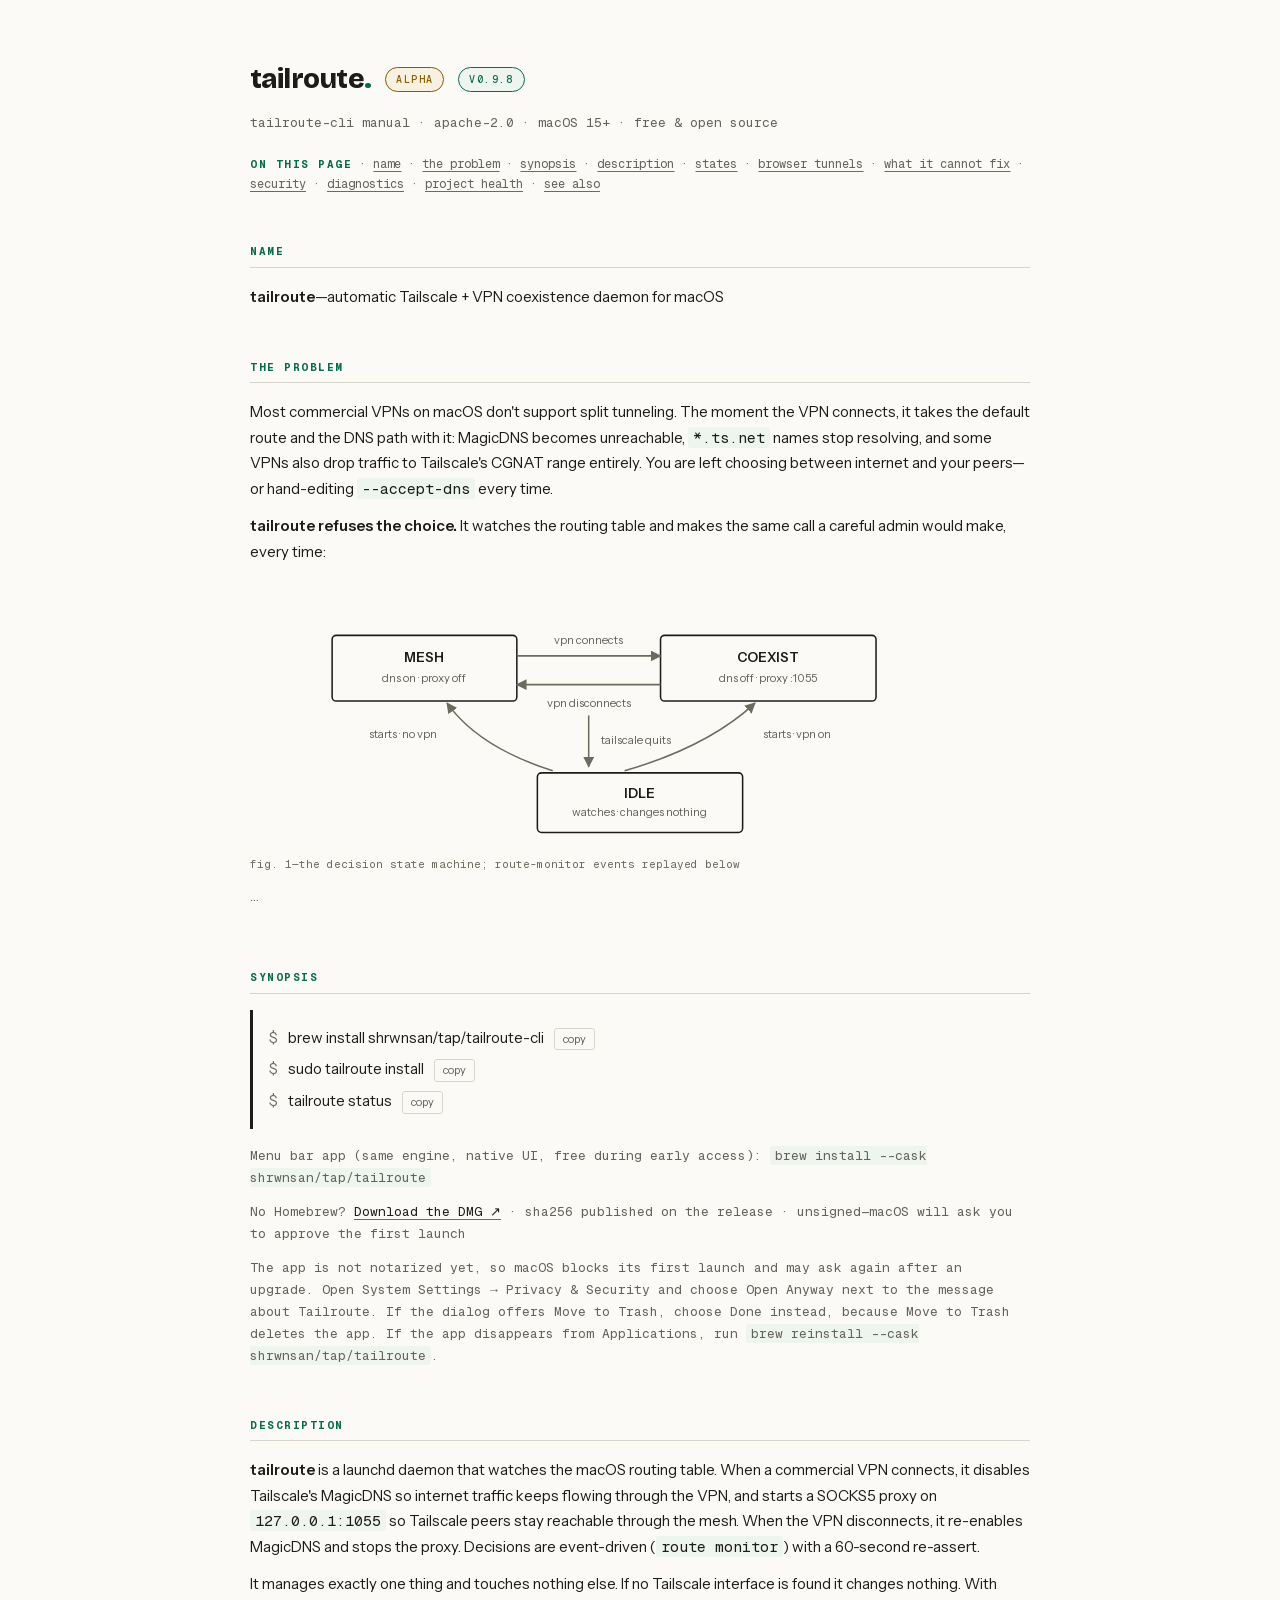
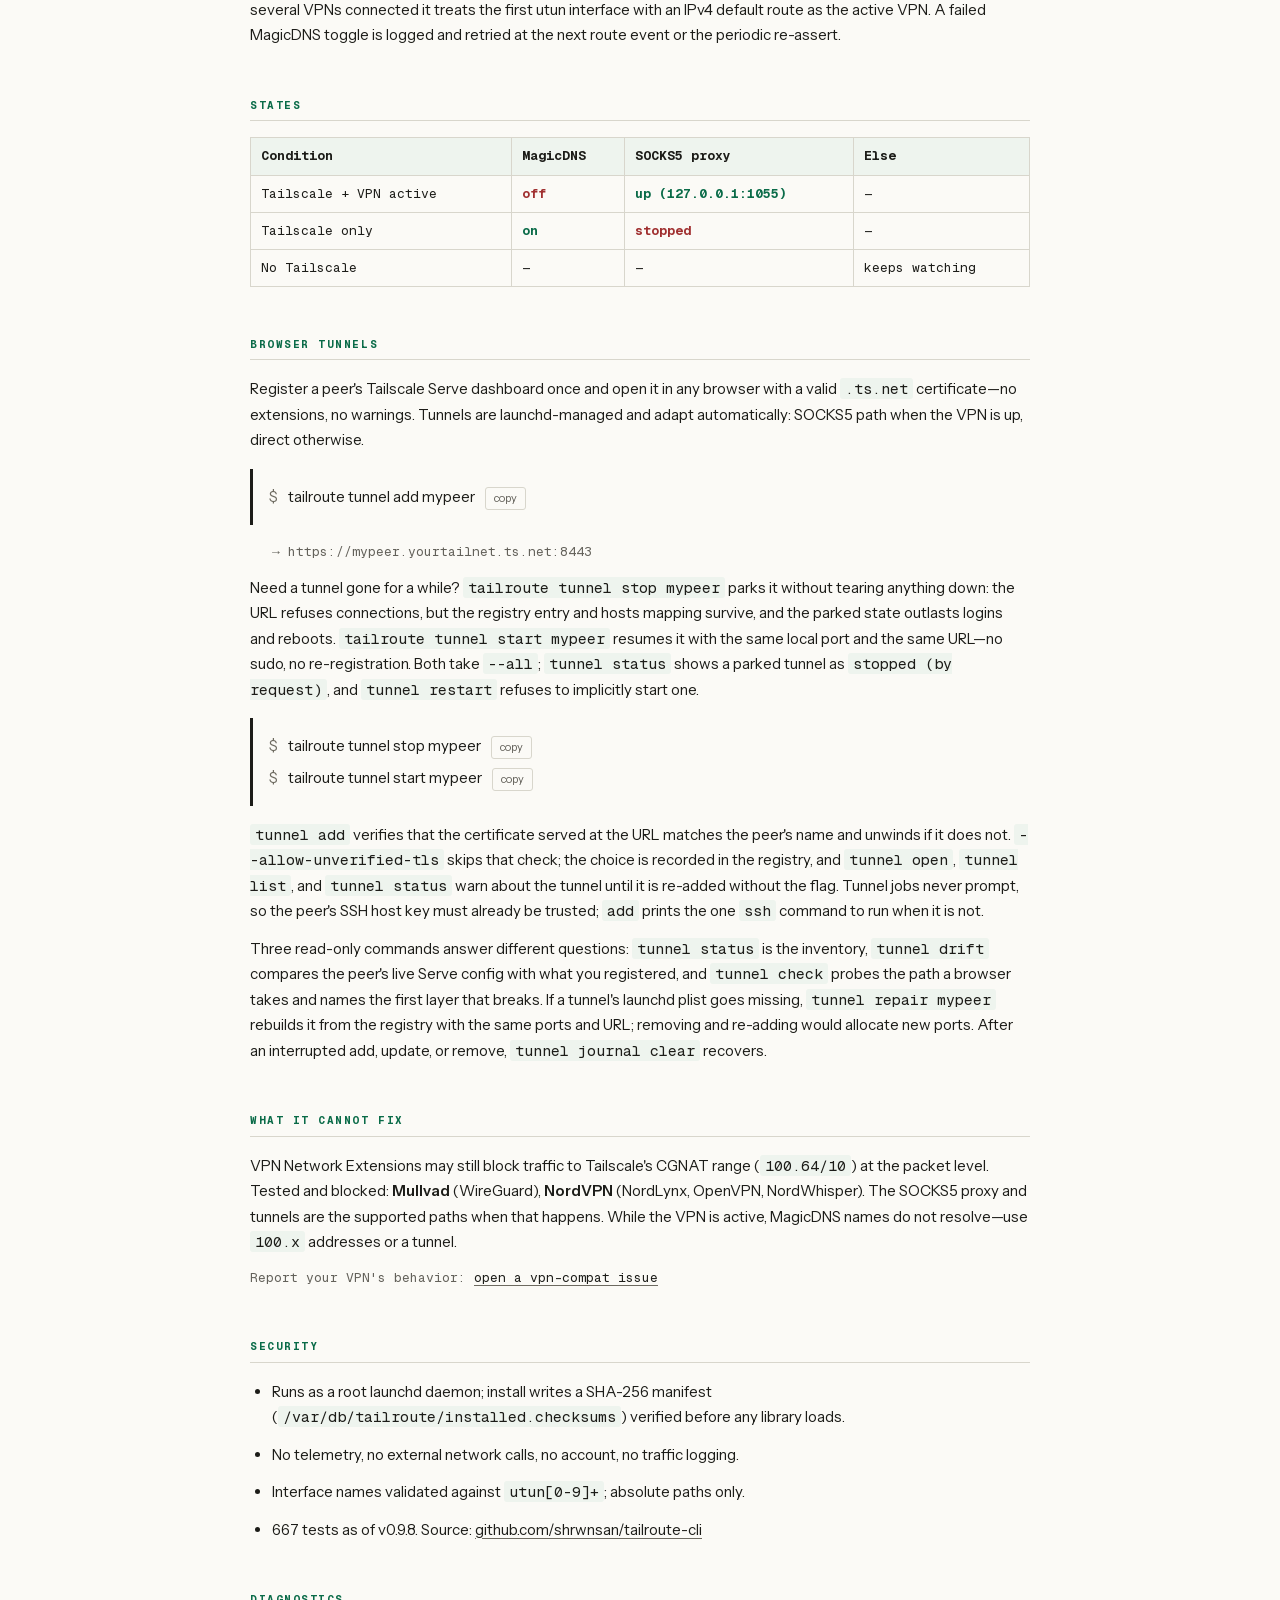
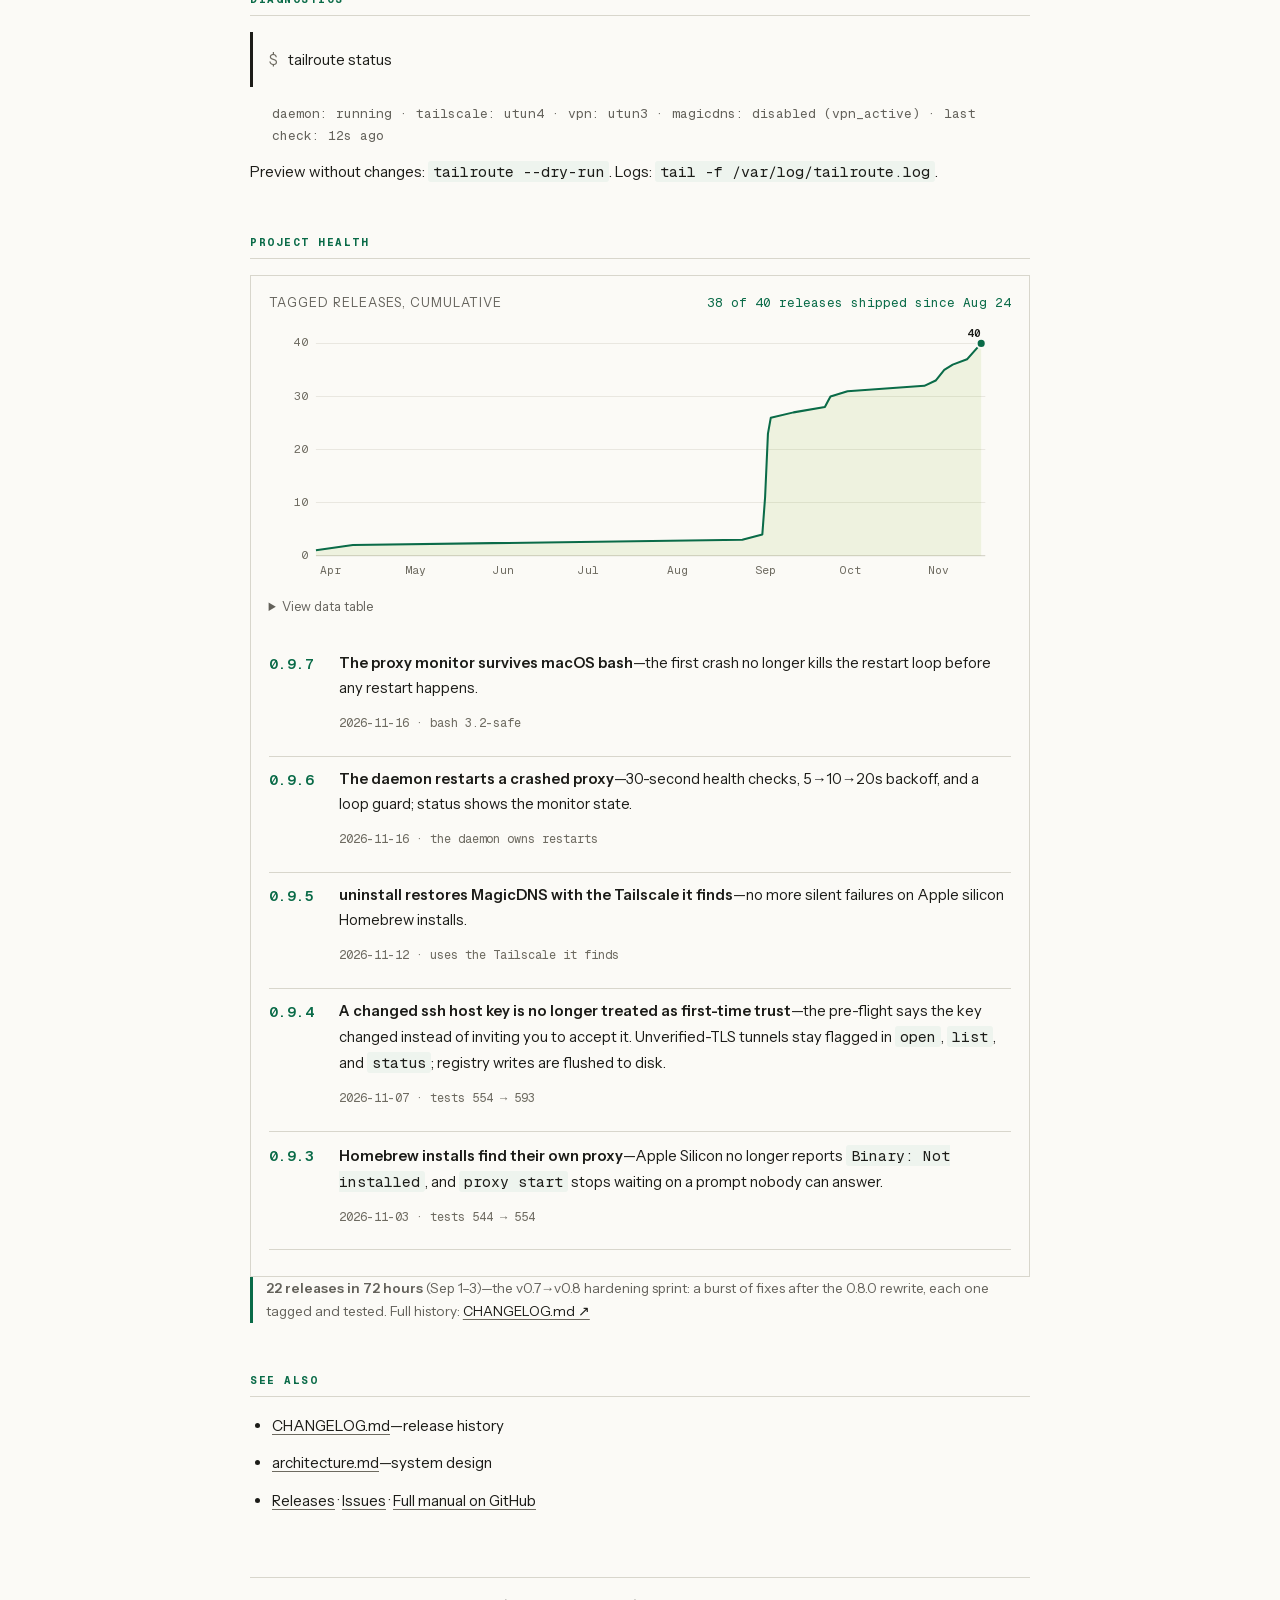
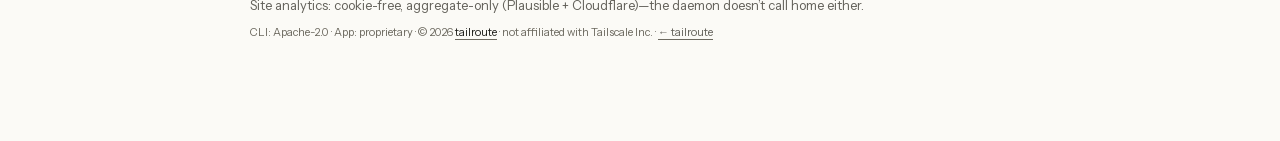
==== commit 3f18607b: "site: deploy fdc32a7 from main" ====
--- a/docs/index.html
+++ b/docs/index.html
@@ -19,8 +19,6 @@
 <!-- Plausible analytics: self-hosted, first-party (same registrable domain).
      Ingest = pulse.tailroute.app; keep it DNS-only — never CDN-proxy it. -->
 <script defer data-domain="tailroute.app" src="https://pulse.tailroute.app/js/script.js"></script>
-<!-- Cloudflare Web Analytics: cookie-free, aggregate-only. -->
-<script type='module' src='https://static.cloudflareinsights.com/beacon.min.js' data-cf-beacon='{"token": "418fcc4385174264b82cae5eb6305a76"}'></script>
 <script type="application/ld+json">
 {
   "@context": "https://schema.org",
@@ -40,7 +38,9 @@
 <style>
   /* Manual register, shared brand voice: the type families match the landing
      (Bricolage Grotesque display, Instrument Sans body, Geist Mono reference),
-     while the man-page form—one column, hairline rules, no animations—stays. */
+     while the man-page form—one column, hairline rules, no animations—stays.
+     The dark scheme shares the landing's accents (mesh lime, vpn amber);
+     every text/background pair here is WCAG AA (4.5:1). */
   :root {
     --disp: "Bricolage Grotesque", sans-serif;
     --sans: "Instrument Sans", sans-serif;
@@ -50,7 +50,7 @@
     --paper: #fbfaf6;
     --ink: #1c1c18;
     --dim: #63615a;
-    --faint: #7d7a6f;
+    --faint: #6d6a60;
     --rule: #d8d6cc;
     --green: #0a6b48;
     --green-bg: #eef4ee;
@@ -63,11 +63,11 @@
       --paper: #161613;
       --ink: #d9d6ca;
       --dim: #a3a096;
-      --faint: #7e7c72;
+      --faint: #908e83;
       --rule: #34332c;
       --green: #82cf9f;
       --green-bg: #1d2721;
-      --amber: #d9a03d;
+      --amber: #e8a33d;
       --amber-bg: #2b2418;
       --red: #e07a7a;
       --accent: #c6f24e;
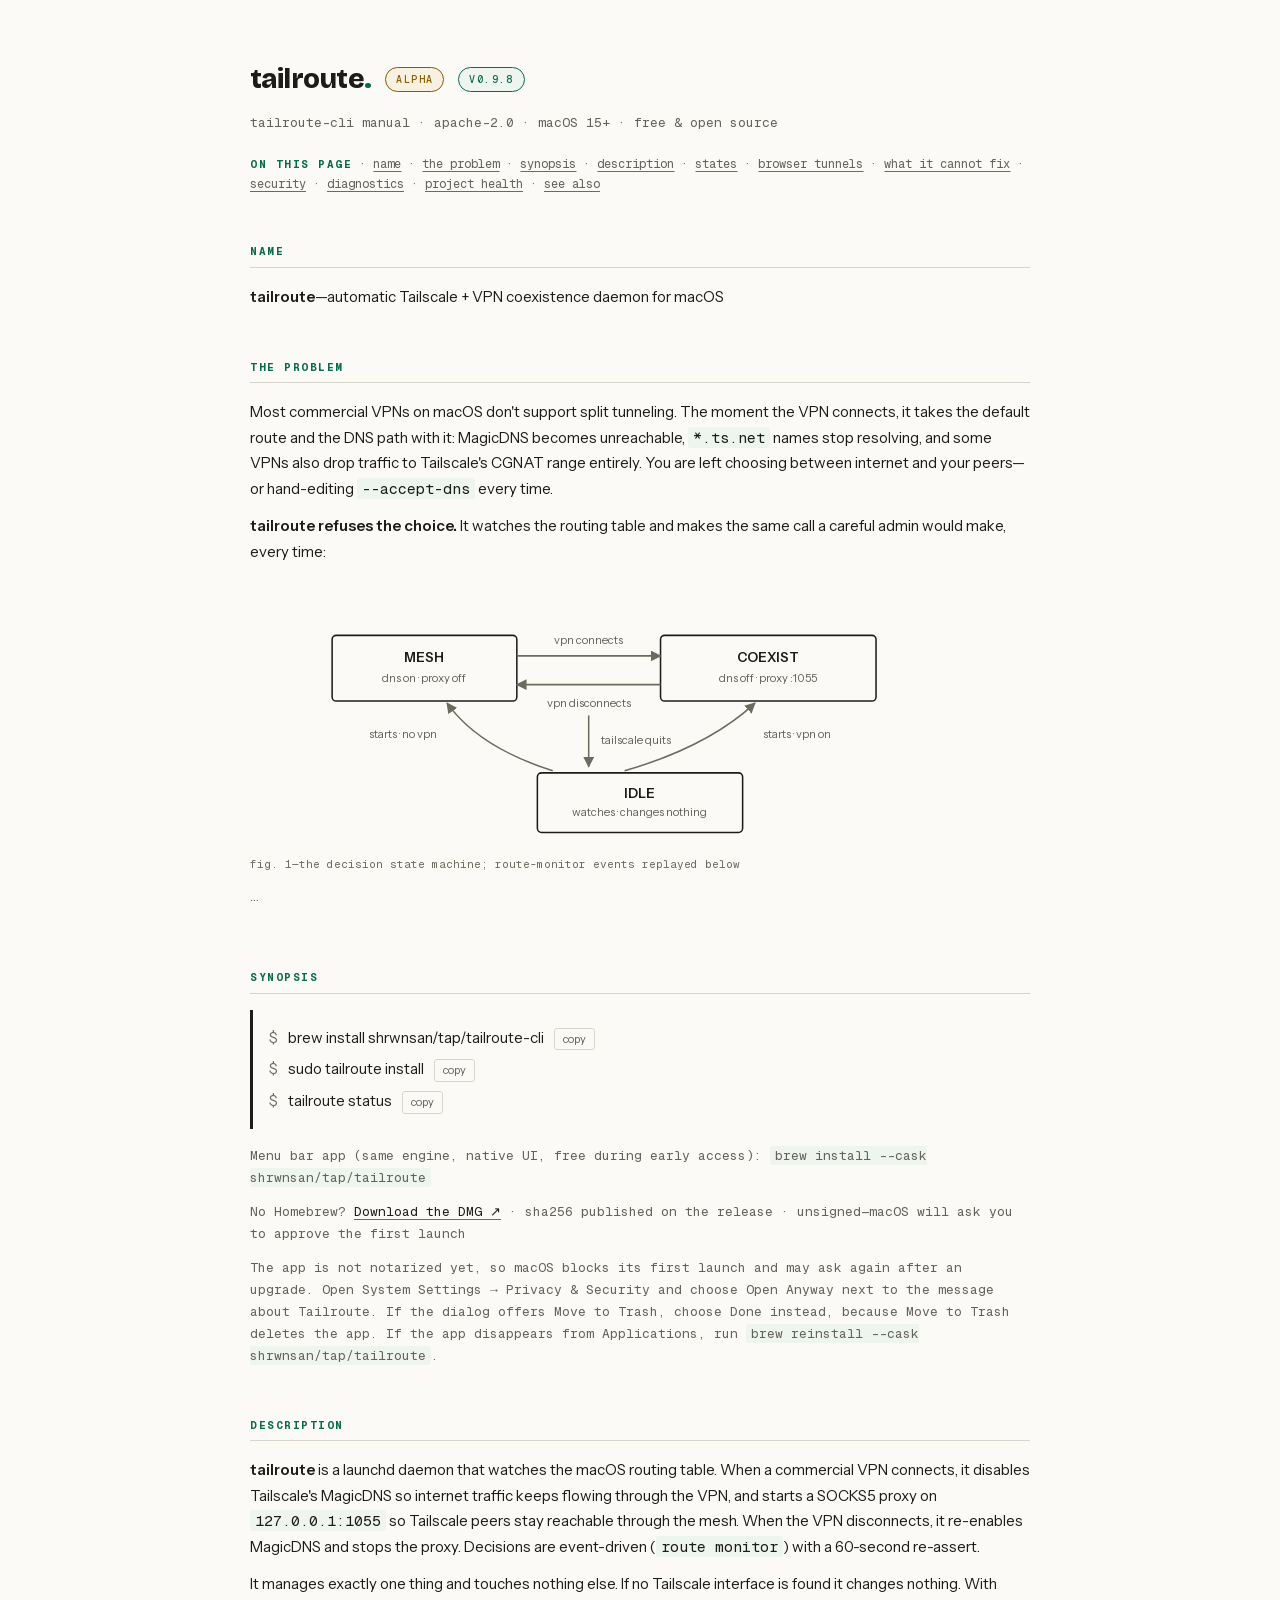
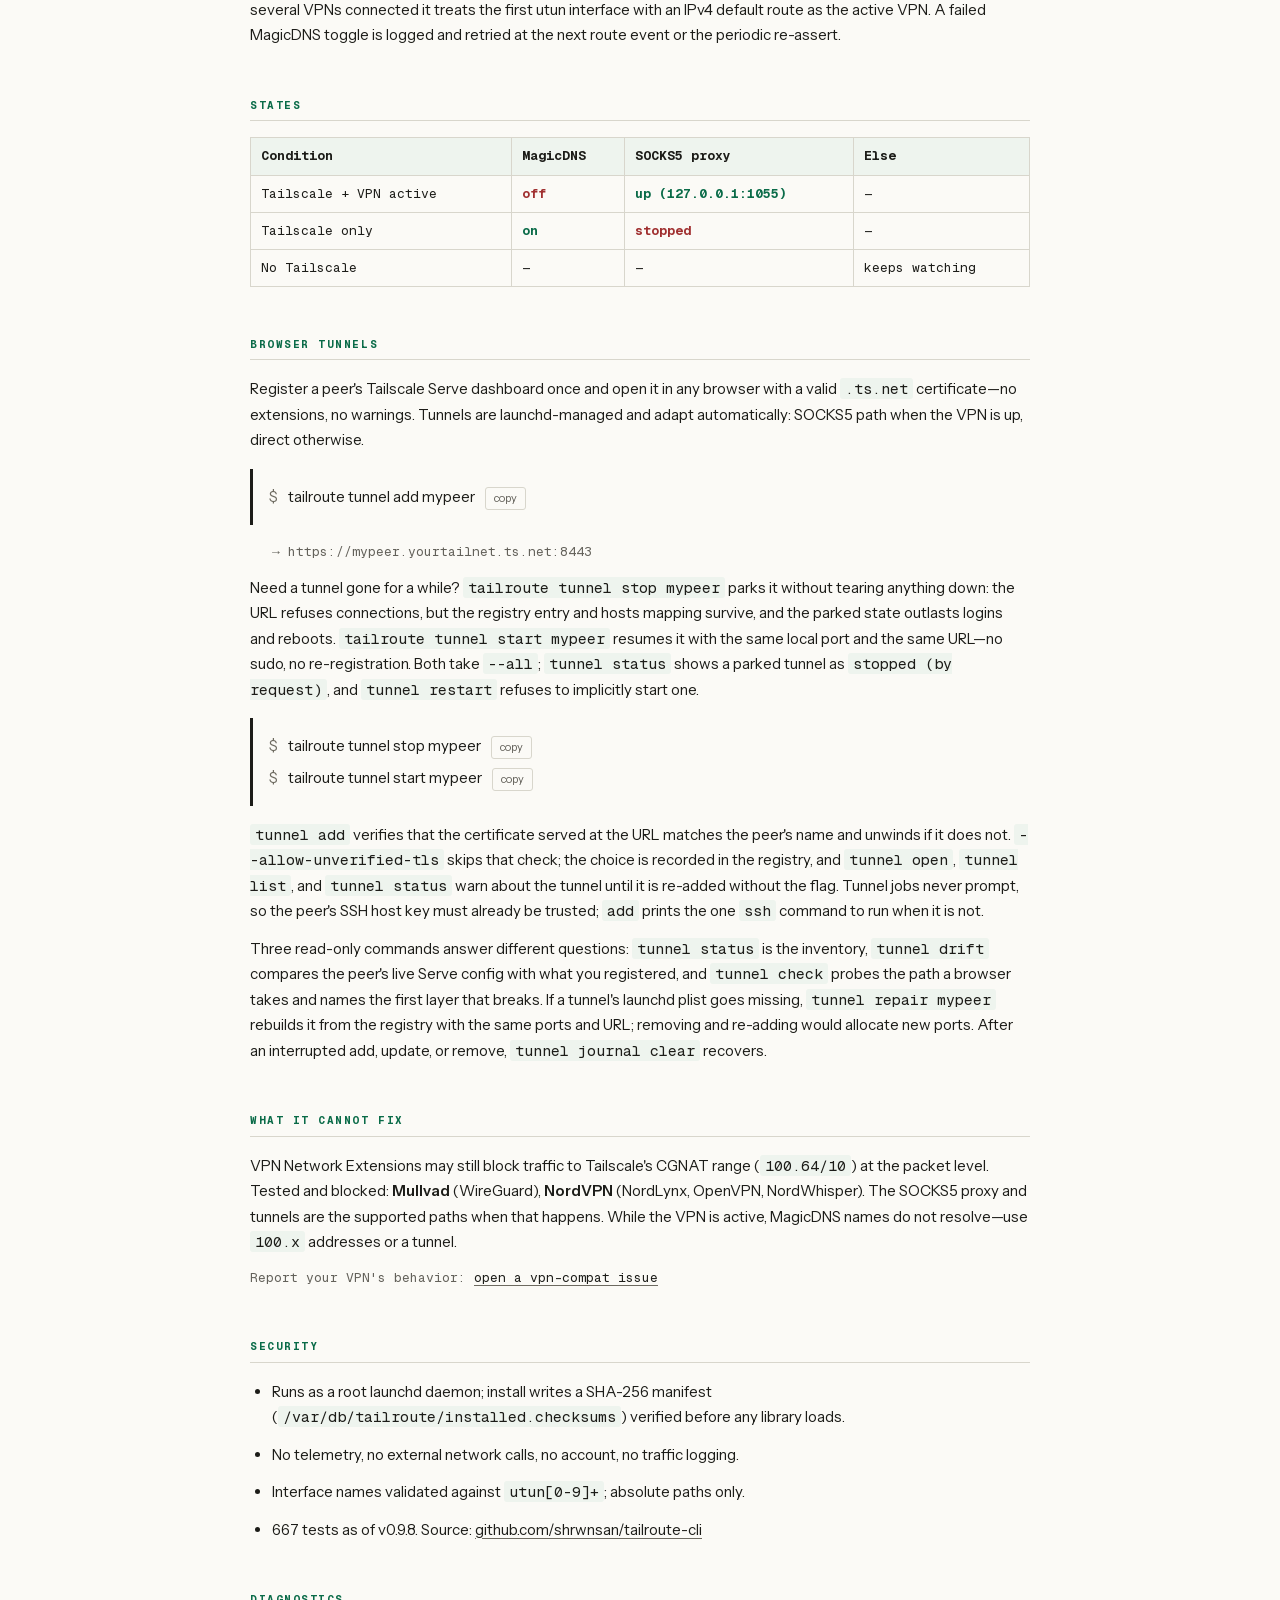
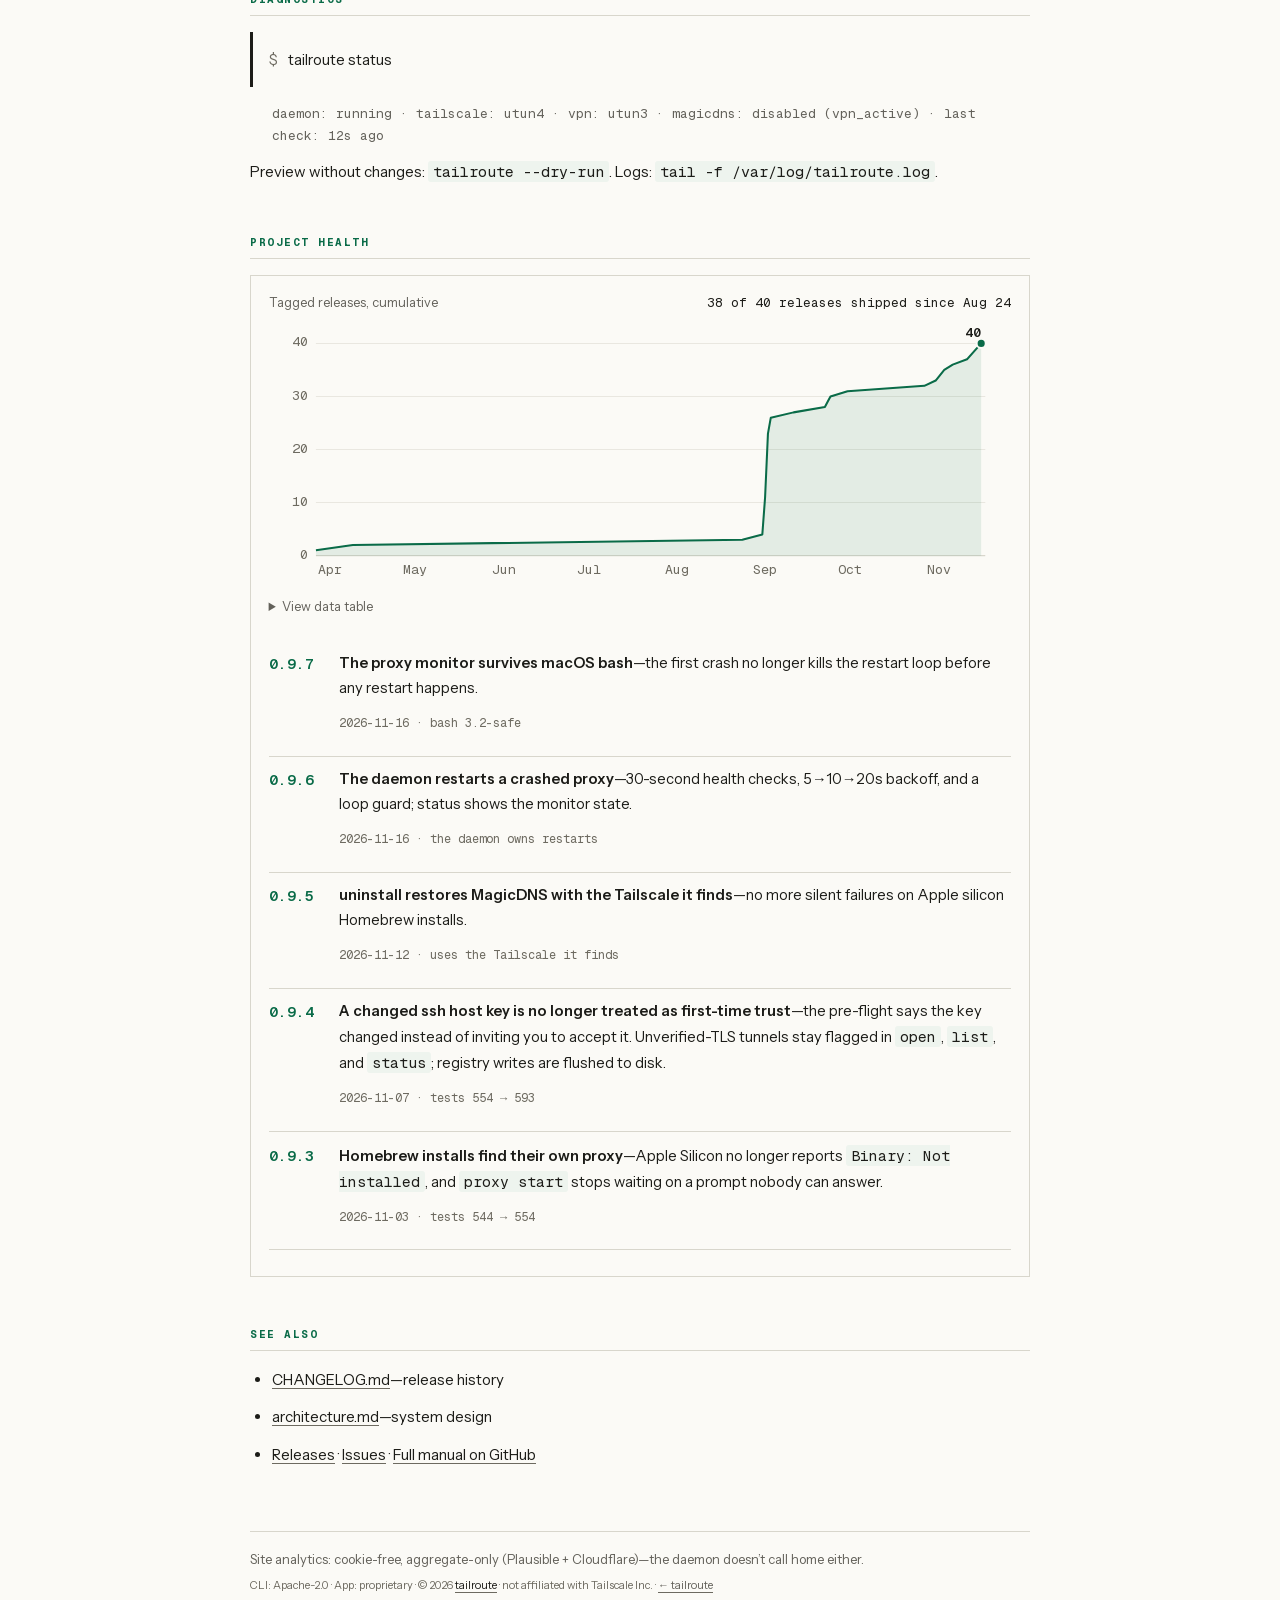
==== commit 6fa47697: "site: deploy 043b0d5 from main" ====
--- a/docs/index.html
+++ b/docs/index.html
@@ -201,17 +201,23 @@
      to the manual's register; no entrance animations. ---- */
   .health { --mark: var(--green); --card: var(--paper); --line2: var(--rule); --text: var(--ink);
     margin: 2.2rem 0 0; }
+  @media (prefers-color-scheme: dark) {
+    /* the chart stroke steps to a value inside the validated lightness band
+       on this surface; the text greens above stay as they are (AA text uses) */
+    .health { --mark: #74a41a; }
+  }
   .health .chart-card { position: relative; border: 1px solid var(--rule); padding: 1rem 1.1rem .6rem; }
   .health .chart-head { display: flex; justify-content: space-between; align-items: baseline; margin-bottom: .6rem; }
-  .health .chart-title { font-size: .8rem; letter-spacing: .08em; text-transform: uppercase; color: var(--dim); }
-  .health .chart-hi { font-family: var(--mono); font-size: .8rem; color: var(--green); }
+  .health .chart-title { font-size: .8rem; color: var(--dim); }
+  .health .chart-hi { font-family: var(--mono); font-size: .8rem; color: var(--ink); }
   .health svg { width: 100%; height: auto; display: block; }
   .health .axis { stroke: var(--rule); stroke-width: 1; }
-  .health .axtext { font-family: var(--mono); font-size: 11px; fill: var(--faint); }
+  .health .axtext { font-family: var(--mono); font-size: 13px; fill: var(--faint); }
   .health .chart-tip { position: absolute; pointer-events: none; opacity: 0; background: var(--ink);
     color: var(--paper); font-family: var(--mono); font-size: .75rem; padding: .3rem .55rem;
     white-space: nowrap; transform: translateY(-130%); z-index: 2; }
-  .health .chart-tip b { color: var(--accent); }
+  .health .chart-tip b { color: inherit; }
+  .health .chart-tip.below { transform: translateY(14px); }
   .health .data summary { cursor: pointer; font-size: .8rem; color: var(--dim); margin-top: .5rem; }
   .health .data table { width: 100%; border-collapse: collapse; font-family: var(--mono); font-size: .78rem; }
   .health .data td, .health .data th { text-align: left; padding: .25rem .5rem; border-bottom: 1px solid var(--rule); }
@@ -221,7 +227,6 @@
   .health .feed-v { font-family: var(--mono); font-weight: 600; color: var(--green); min-width: 3.4rem; }
   .health .feed-t { font-size: .92rem; }
   .health .feed-d { font-family: var(--mono); font-size: .75rem; color: var(--faint); margin-top: .15rem; }
-  .health .sprint { font-size: .85rem; color: var(--dim); border-left: 3px solid var(--green); padding-left: .8rem; }
 </style>
 </head>
 <body>
@@ -402,7 +407,7 @@
             <span class="chart-title">Tagged releases, cumulative</span>
 <span class="chart-hi">38 of 40 releases shipped since Aug 24</span>
           </div>
-          <svg viewBox="0 -14 728 260" role="img" aria-label="Cumulative tagged releases, March to November 2026: 2 releases in spring, then 38 more from late August, ending at 40">
+          <svg viewBox="0 -14 728 260" role="img" tabindex="0" aria-label="Cumulative tagged releases, March to November 2026: 2 releases in spring, then 38 more from late August, ending at 40">
             <line class="axis" x1="46" y1="214.0" x2="702" y2="214.0"/>
             <text class="axtext" x="38" y="217.0" text-anchor="end">0</text>
             <line class="axis" x1="46" y1="162.0" x2="702" y2="162.0" opacity="0.5"/>
@@ -421,10 +426,10 @@
             <text class="axtext" x="486.2" y="232" text-anchor="middle">Sep</text>
             <text class="axtext" x="569.8" y="232" text-anchor="middle">Oct</text>
             <text class="axtext" x="656.2" y="232" text-anchor="middle">Nov</text>
-            <path d="M46.0,208.8 L46.0,208.8 L82.2,203.6 L463.9,198.4 L483.5,193.2 L486.2,156.8 L489.0,94.4 L491.8,78.8 L514.1,73.6 L544.8,68.4 L547.5,63.2 L550.3,58.0 L567.0,52.8 L642.3,47.6 L653.4,42.4 L661.8,32.0 L670.1,26.8 L684.1,21.6 L698.0,6.0 L698.0,214 L46,214 Z" fill="rgba(116,164,26,0.10)" stroke="none"/>
+            <path d="M46.0,208.8 L46.0,208.8 L82.2,203.6 L463.9,198.4 L483.5,193.2 L486.2,156.8 L489.0,94.4 L491.8,78.8 L514.1,73.6 L544.8,68.4 L547.5,63.2 L550.3,58.0 L567.0,52.8 L642.3,47.6 L653.4,42.4 L661.8,32.0 L670.1,26.8 L684.1,21.6 L698.0,6.0 L698.0,214 L46,214 Z" fill="var(--mark)" fill-opacity="0.1" stroke="none"/>
             <path d="M46.0,208.8 L82.2,203.6 L463.9,198.4 L483.5,193.2 L486.2,156.8 L489.0,94.4 L491.8,78.8 L514.1,73.6 L544.8,68.4 L547.5,63.2 L550.3,58.0 L567.0,52.8 L642.3,47.6 L653.4,42.4 L661.8,32.0 L670.1,26.8 L684.1,21.6 L698.0,6.0" fill="none" stroke="var(--mark)" stroke-width="2" stroke-linejoin="round"/>
             <circle cx="698.0" cy="6.0" r="4.5" fill="var(--mark)" stroke="var(--card)" stroke-width="2"/>
-            <text x="698.0" y="0.0" text-anchor="end" style="font-family:var(--mono);font-size:11px;font-weight:600" fill="var(--text)">40</text>
+            <text x="698.0" y="0.0" text-anchor="end" style="font-family:var(--mono);font-size:13px;font-weight:600" fill="var(--text)">40</text>
             <line id="xhair" x1="0" y1="6.0" x2="0" y2="214" stroke="var(--line2)" stroke-width="1" opacity="0"/>
             <circle id="hoverdot" r="4" fill="var(--text)" stroke="var(--card)" stroke-width="2" opacity="0"/>
           </svg>
@@ -464,7 +469,6 @@
             <div class="feed-item"><span class="feed-v">0.9.3</span><div><p class="feed-t"><b>Homebrew installs find their own proxy</b>—Apple Silicon no longer reports <code>Binary: Not installed</code>, and <code>proxy start</code> stops waiting on a prompt nobody can answer.</p><p class="feed-d">2026-11-03 · tests 544 → 554</p></div></div>
           </div>
           </div>
-<p class="sprint"><b>22 releases in 72 hours</b> (Sep 1–3)—the v0.7→v0.8 hardening sprint: a burst of fixes after the 0.8.0 rewrite, each one tagged and tested. Full history: <a href="https://github.com/shrwnsan/tailroute-cli/blob/main/CHANGELOG.md" target="_blank" rel="noopener">CHANGELOG.md ↗</a></p>
   </section>
 
   <h2 id="see-also">See also</h2>
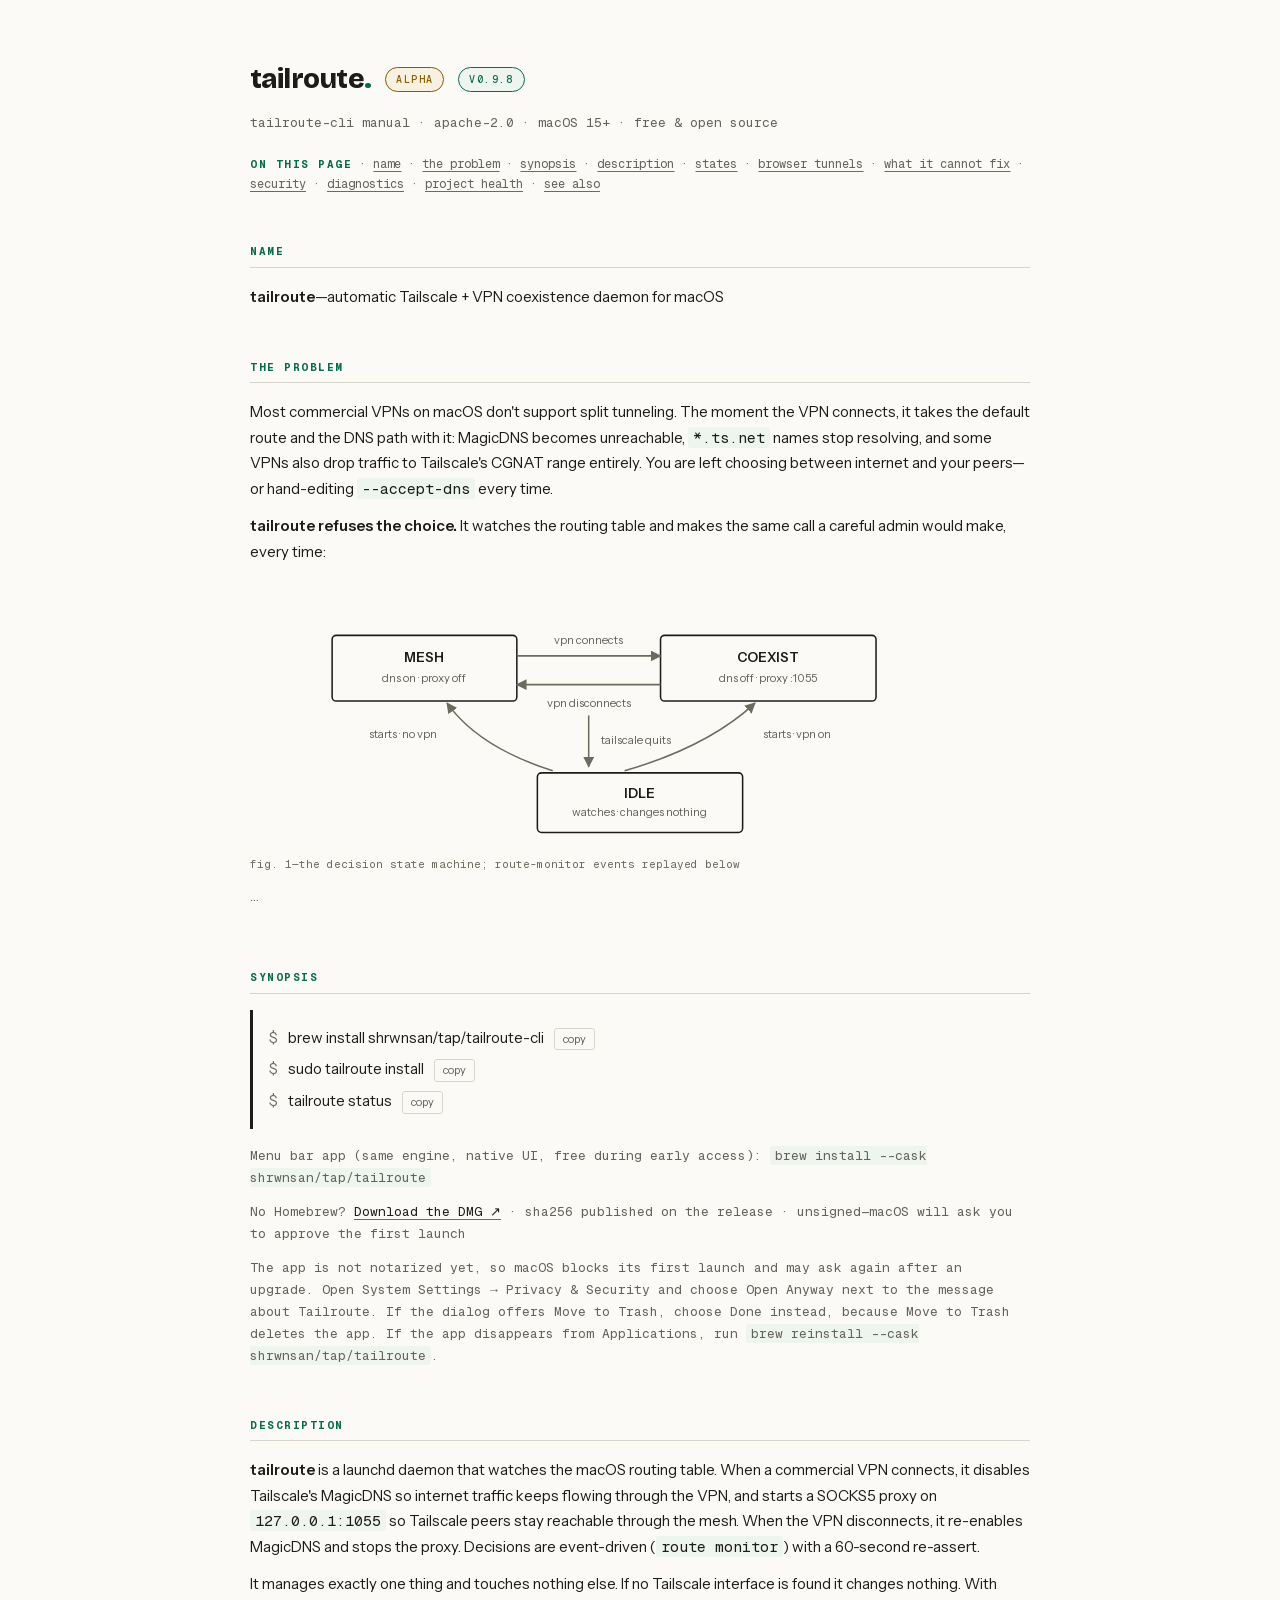
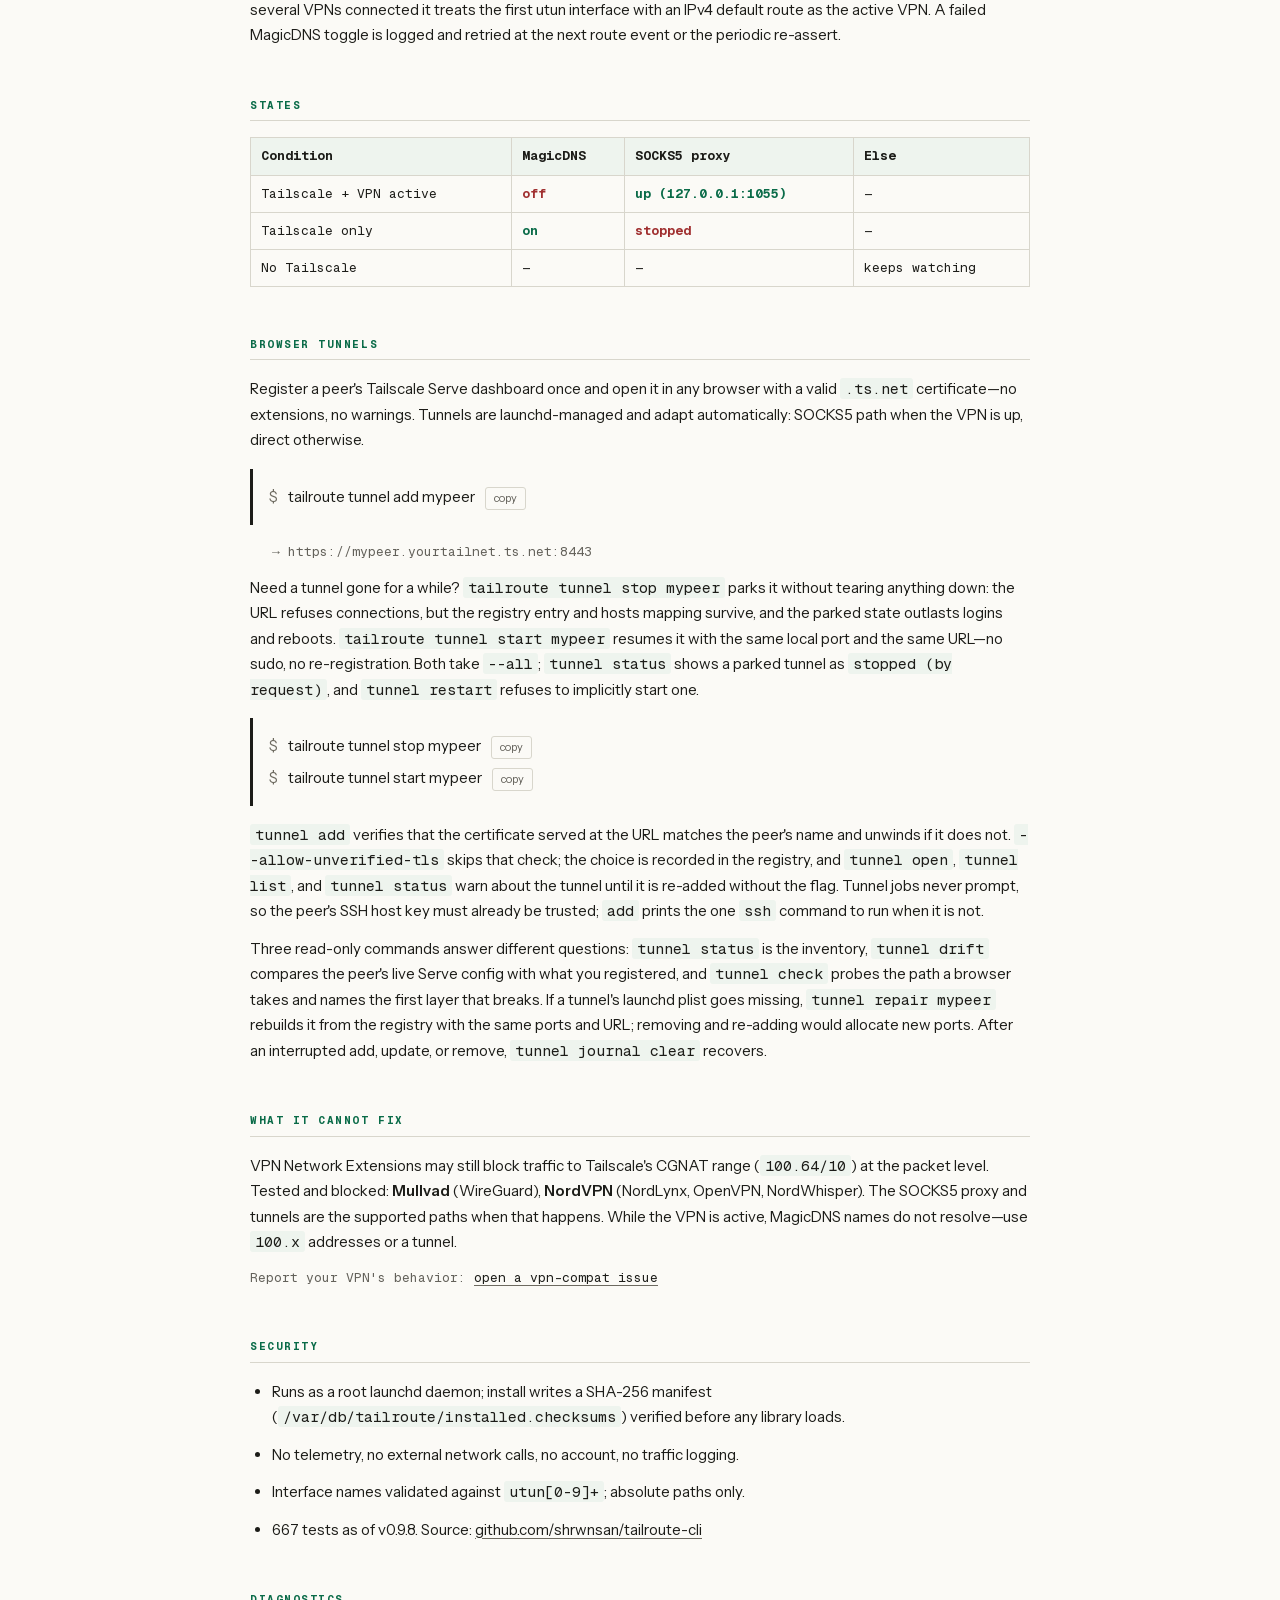
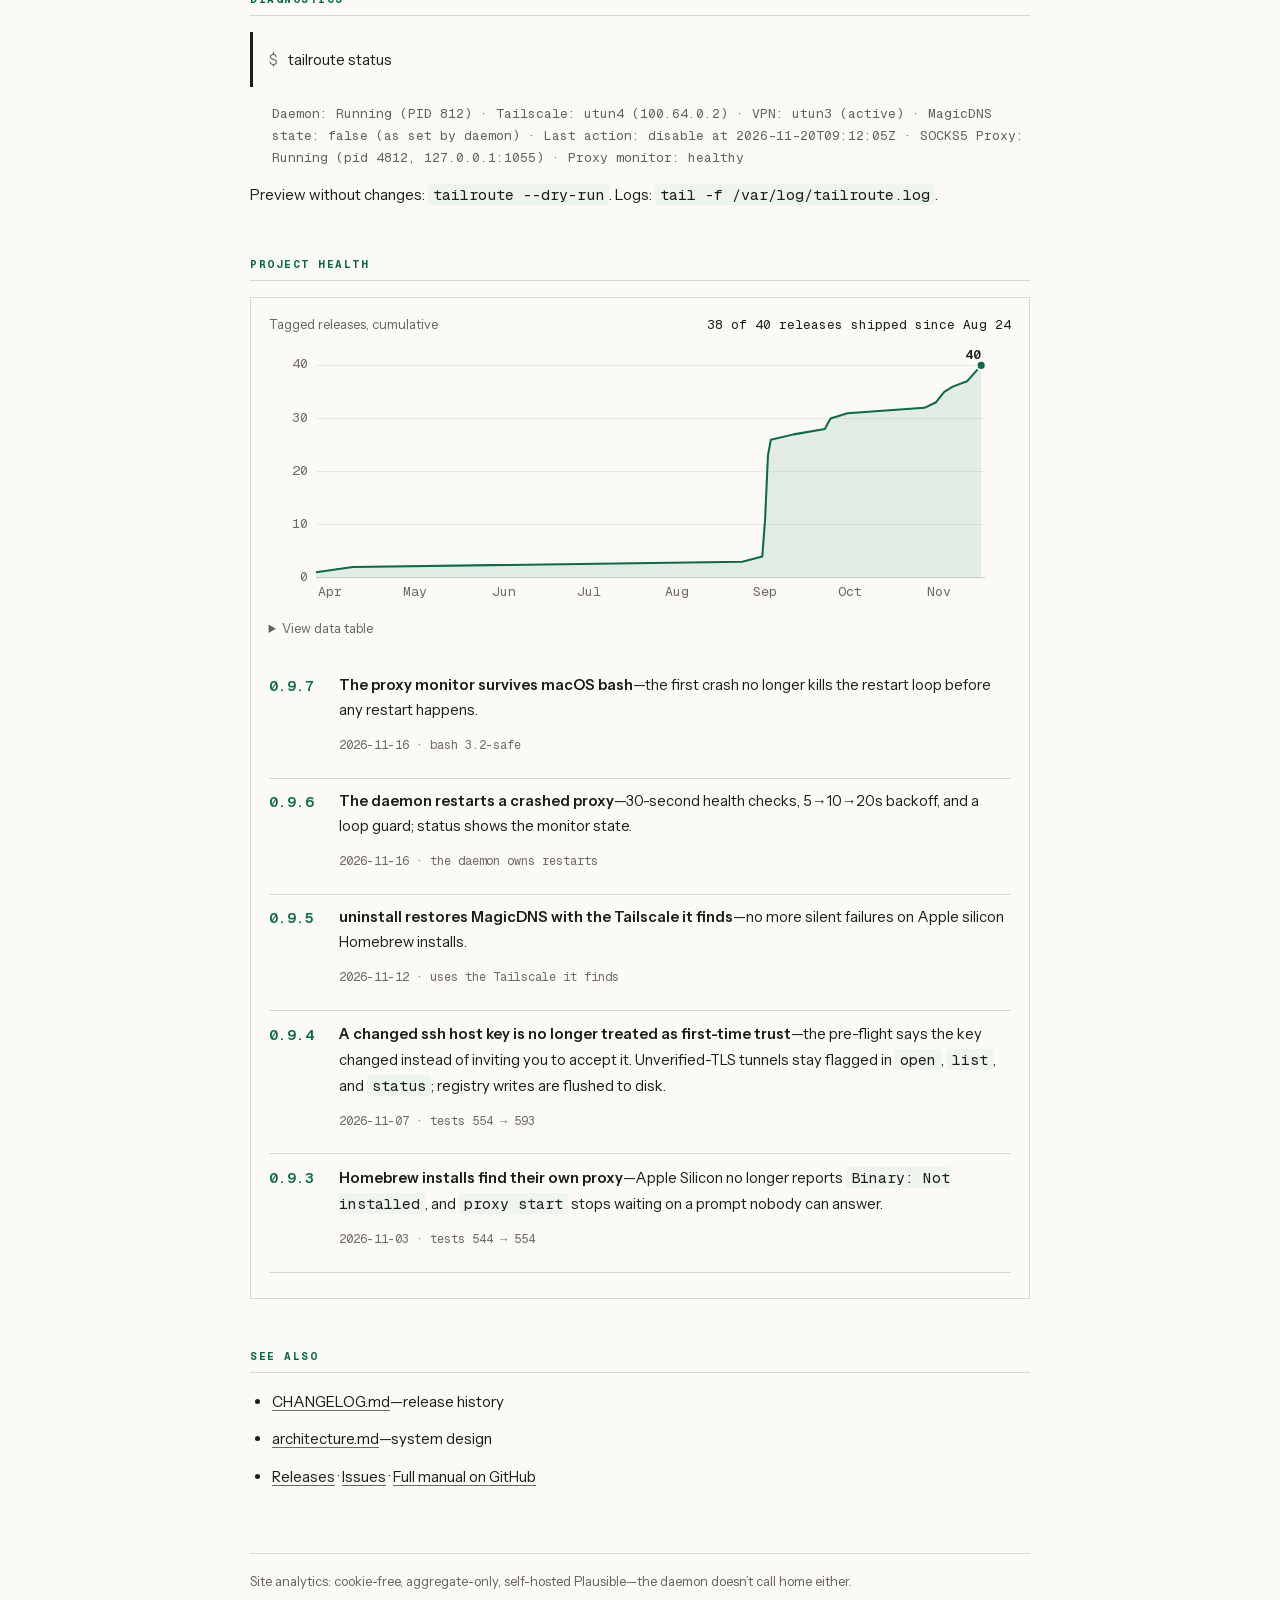
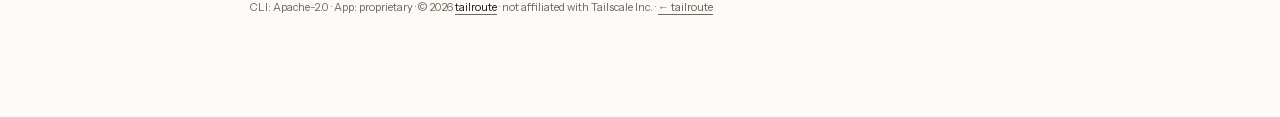
==== commit 6b44d0a8: "site: deploy 0be1f85 from main" ====
--- a/docs/index.html
+++ b/docs/index.html
@@ -13,6 +13,9 @@
 <meta property="og:url" content="https://tailroute.app/docs/">
 <meta property="og:image" content="https://tailroute.app/og.png">
 <meta name="twitter:card" content="summary_large_image">
+<meta name="twitter:title" content="tailroute-cli—Tailscale + VPN coexistence for macOS">
+<meta name="twitter:description" content="A launchd daemon toggles MagicDNS when your VPN connects—internet stays up, peers stay reachable. No telemetry. Apache-2.0.">
+<meta name="twitter:image" content="https://tailroute.app/og.png">
 <link rel="icon" type="image/svg+xml" href="../favicon.svg">
   <link rel="preload" href="../assets/fonts/bricolage-grotesque-latin.woff2" as="font" type="font/woff2" crossorigin>
   <link rel="stylesheet" href="../assets/css/fonts.css">
@@ -394,8 +397,9 @@
   <div class="synopsis">
     <div><span class="p">$</span> tailroute status</div>
   </div>
-  <p class="note indent">daemon: running · tailscale: utun4 · vpn: utun3 ·
-     magicdns: disabled (vpn_active) · last check: 12s ago</p>
+  <p class="note indent">Daemon: Running (PID 812) · Tailscale: utun4 (100.64.0.2) · VPN: utun3 (active) ·
+     MagicDNS state: false (as set by daemon) · Last action: disable at 2026-11-20T09:12:05Z ·
+     SOCKS5 Proxy: Running (pid 4812, 127.0.0.1:1055) · Proxy monitor: healthy</p>
   <p>Preview without changes: <code>tailroute --dry-run</code>.
      Logs: <code>tail -f /var/log/tailroute.log</code>.</p>
 
@@ -480,7 +484,7 @@
 
 </main>
 <footer>
-  <p class="colophon">Site analytics: cookie-free, aggregate-only (Plausible + Cloudflare)—the daemon doesn’t call home either.</p>
+  <p class="colophon">Site analytics: cookie-free, aggregate-only, self-hosted Plausible—the daemon doesn’t call home either.</p>
   <p class="legal">CLI: Apache-2.0 · App: proprietary · © 2026 <a href="https://github.com/shrwnsan/tailroute-cli">tailroute</a> · not affiliated with Tailscale Inc. · <a class="backlink" href="../">← tailroute</a></p>
 </footer>
 <script>
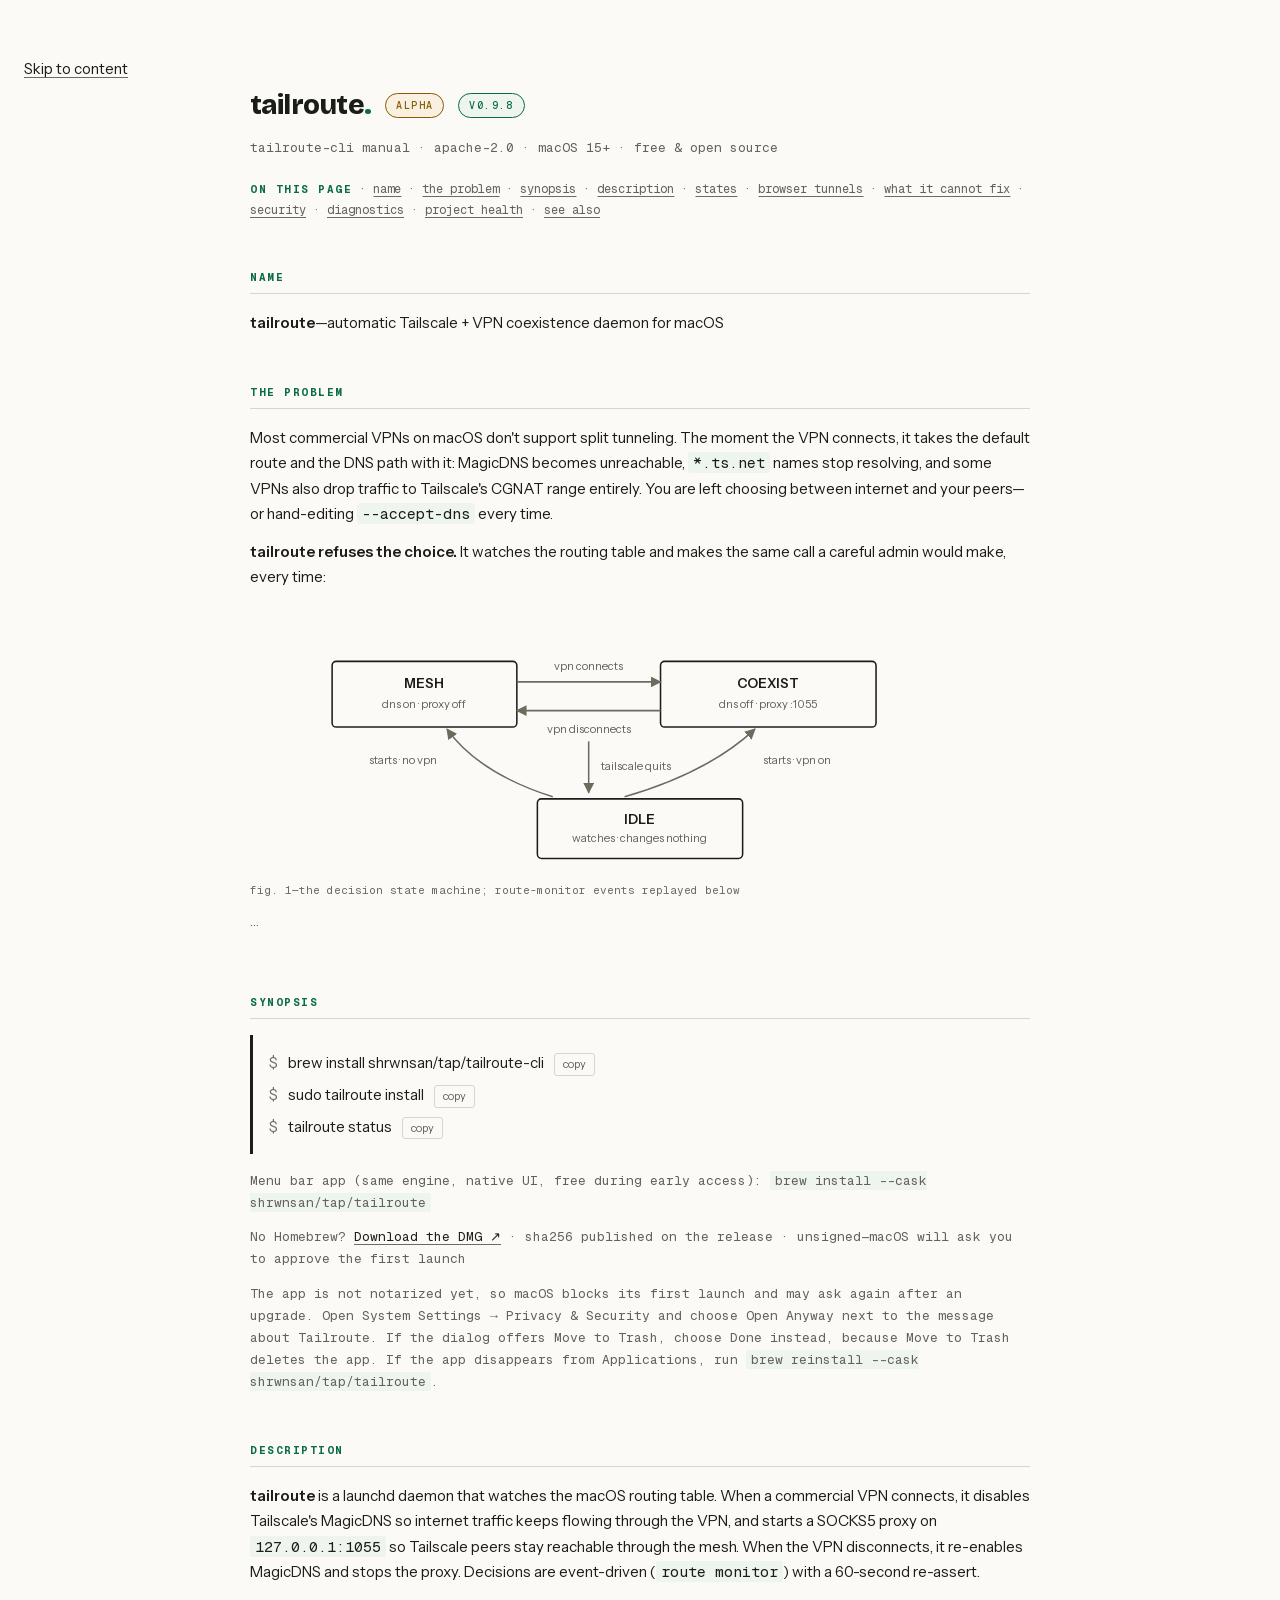
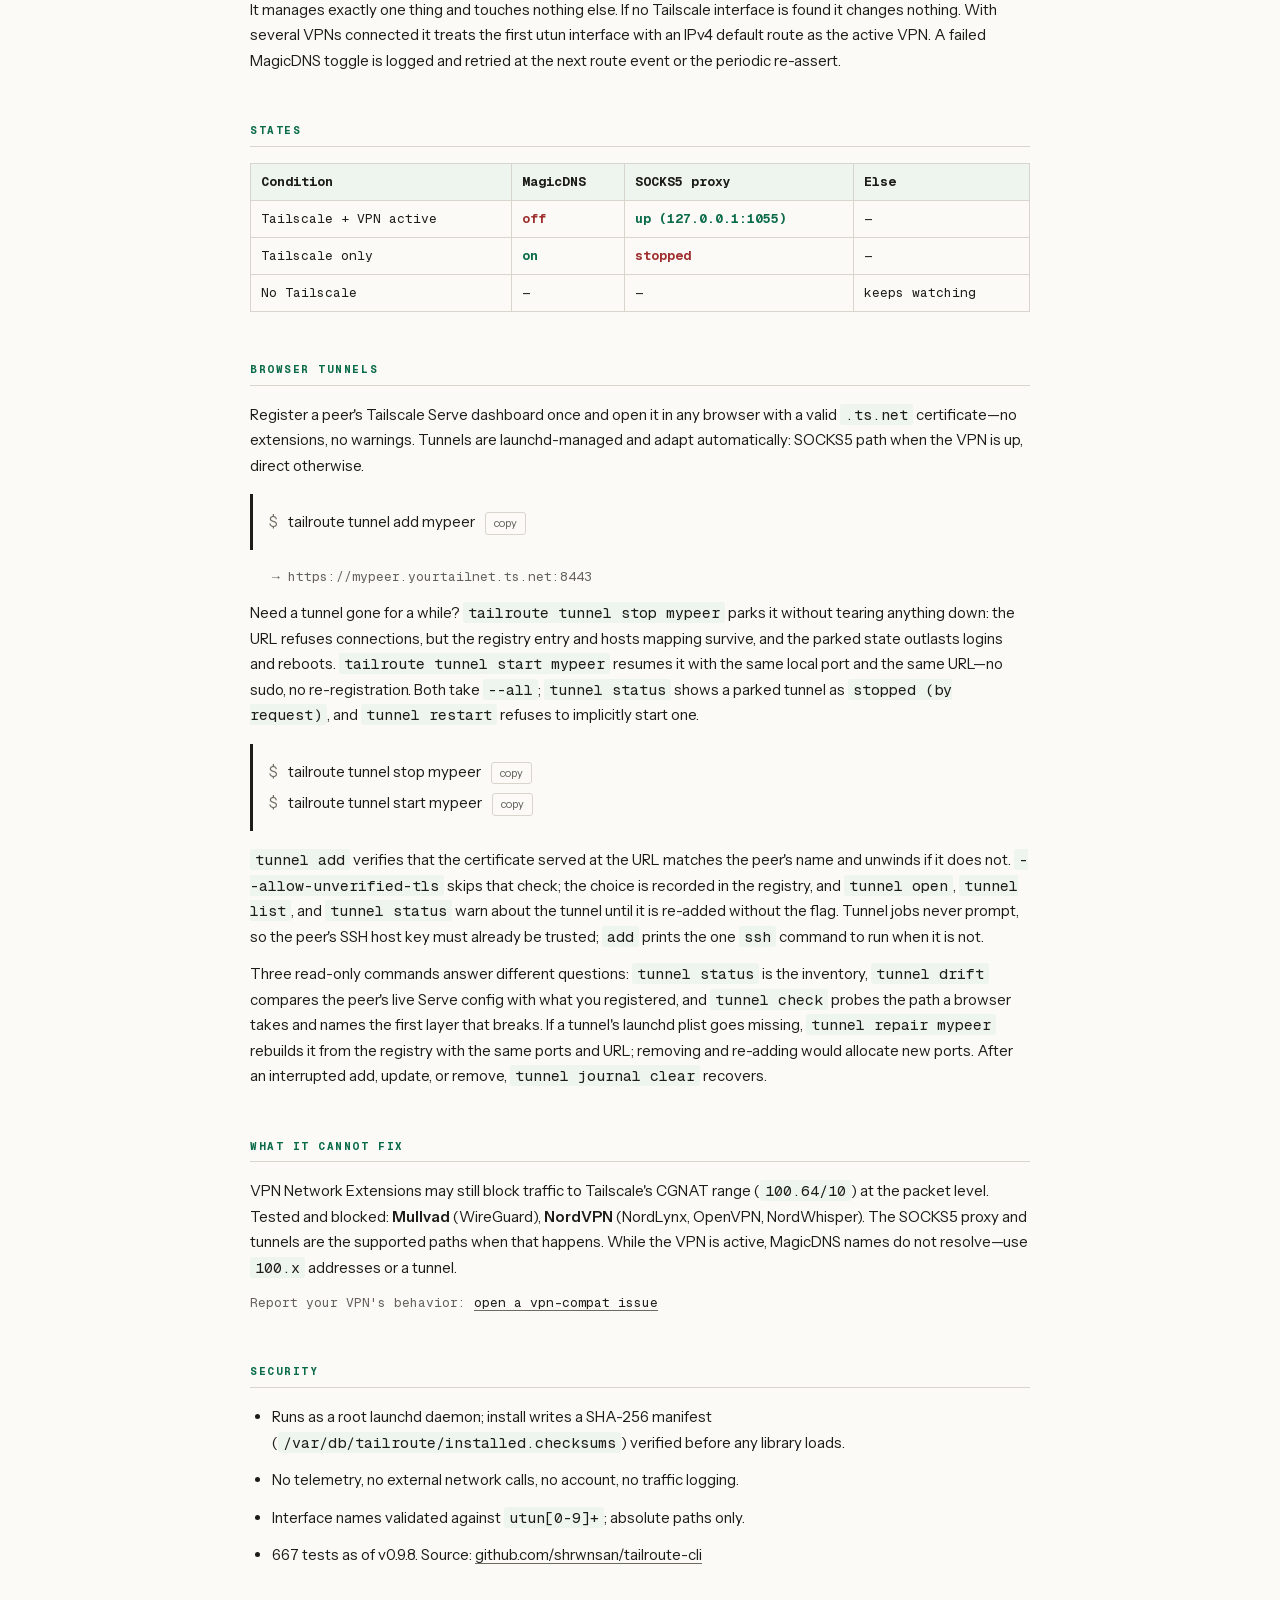
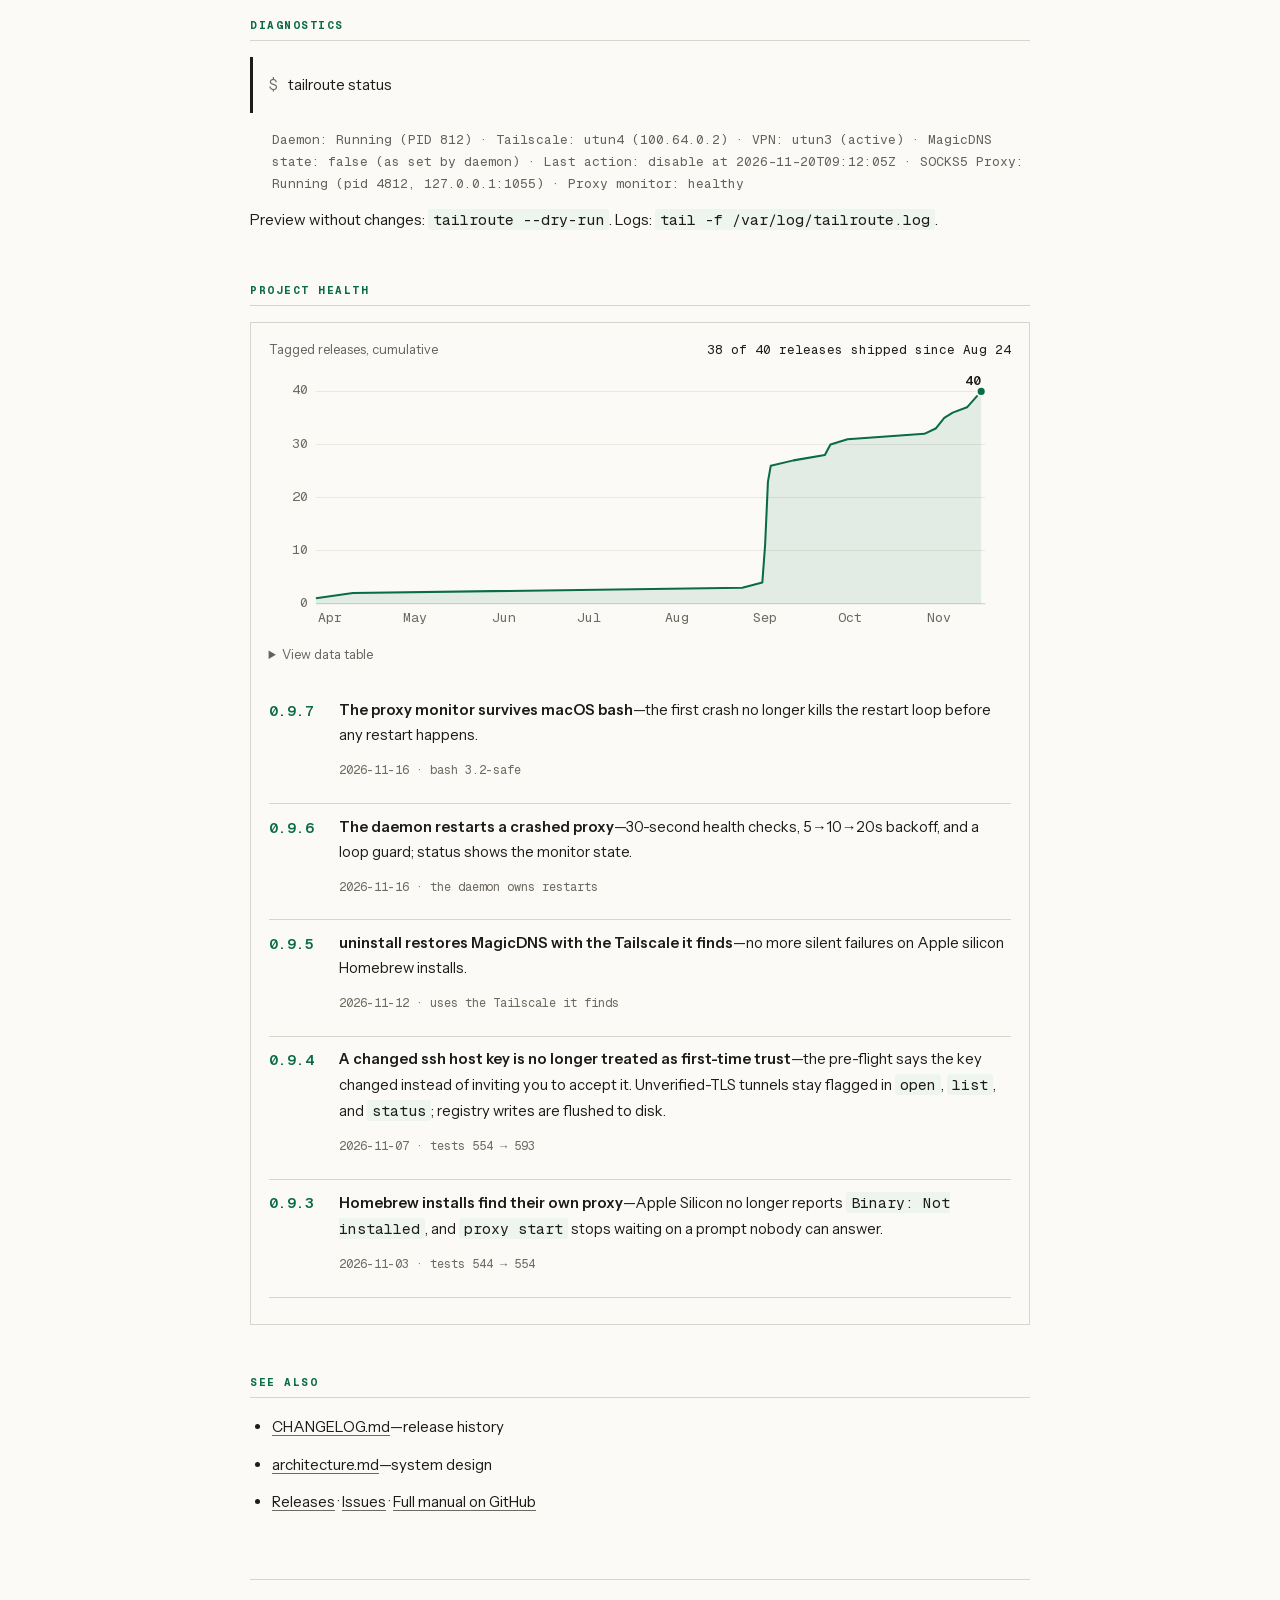
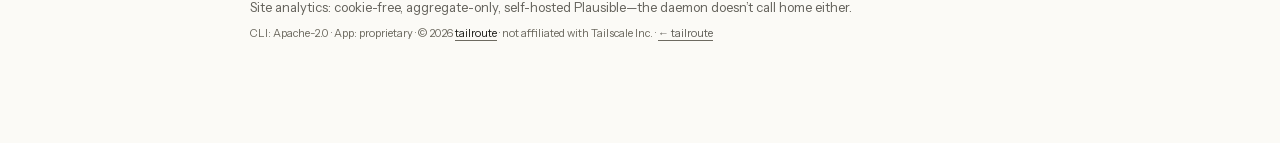
==== commit cc4fd88c: "site: deploy 55a2971 from main" ====
--- a/docs/index.html
+++ b/docs/index.html
@@ -233,6 +233,7 @@
 </style>
 </head>
 <body>
+<a class="skip-link" href="#name">Skip to content</a>
 <main>
 
   <div class="title-row">
@@ -241,7 +242,7 @@
     <span data-metric="cli-version" class="badge free">v0.9.8</span>
   </div>
   <p class="meta">tailroute-cli manual · apache-2.0 · macOS 15+ · free &amp; open source</p>
-  <p class="toc"><span class="toc-label">On this page</span> ·
+  <nav class="toc" aria-label="On this page"><span class="toc-label">On this page</span> ·
      <a href="#name">name</a> ·
      <a href="#the-problem">the problem</a> ·
      <a href="#synopsis">synopsis</a> ·
@@ -252,7 +253,7 @@
      <a href="#security">security</a> ·
      <a href="#diagnostics">diagnostics</a> ·
      <a href="#project-health">project health</a> ·
-     <a href="#see-also">see also</a></p>
+     <a href="#see-also">see also</a></nav>
 
   <h2 id="name">Name</h2>
   <p><b>tailroute</b>—automatic Tailscale + VPN coexistence daemon for macOS</p>
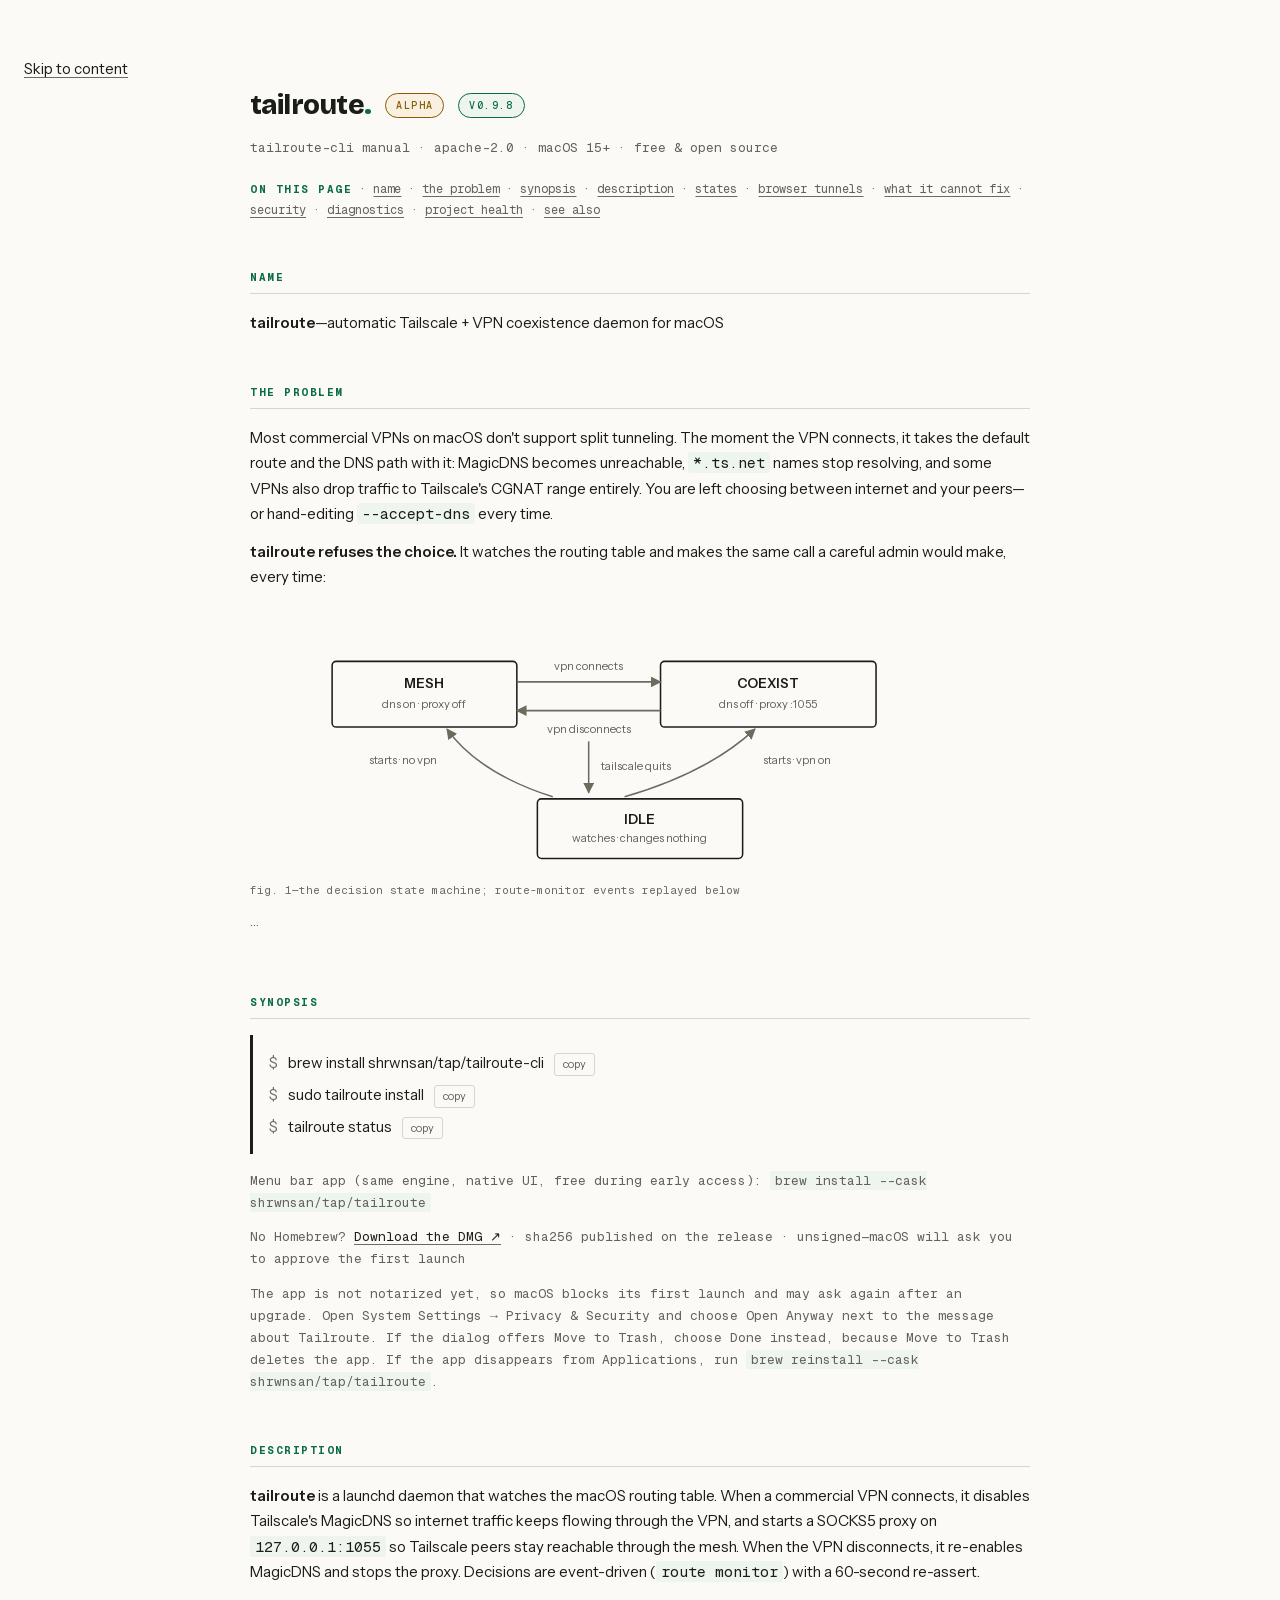
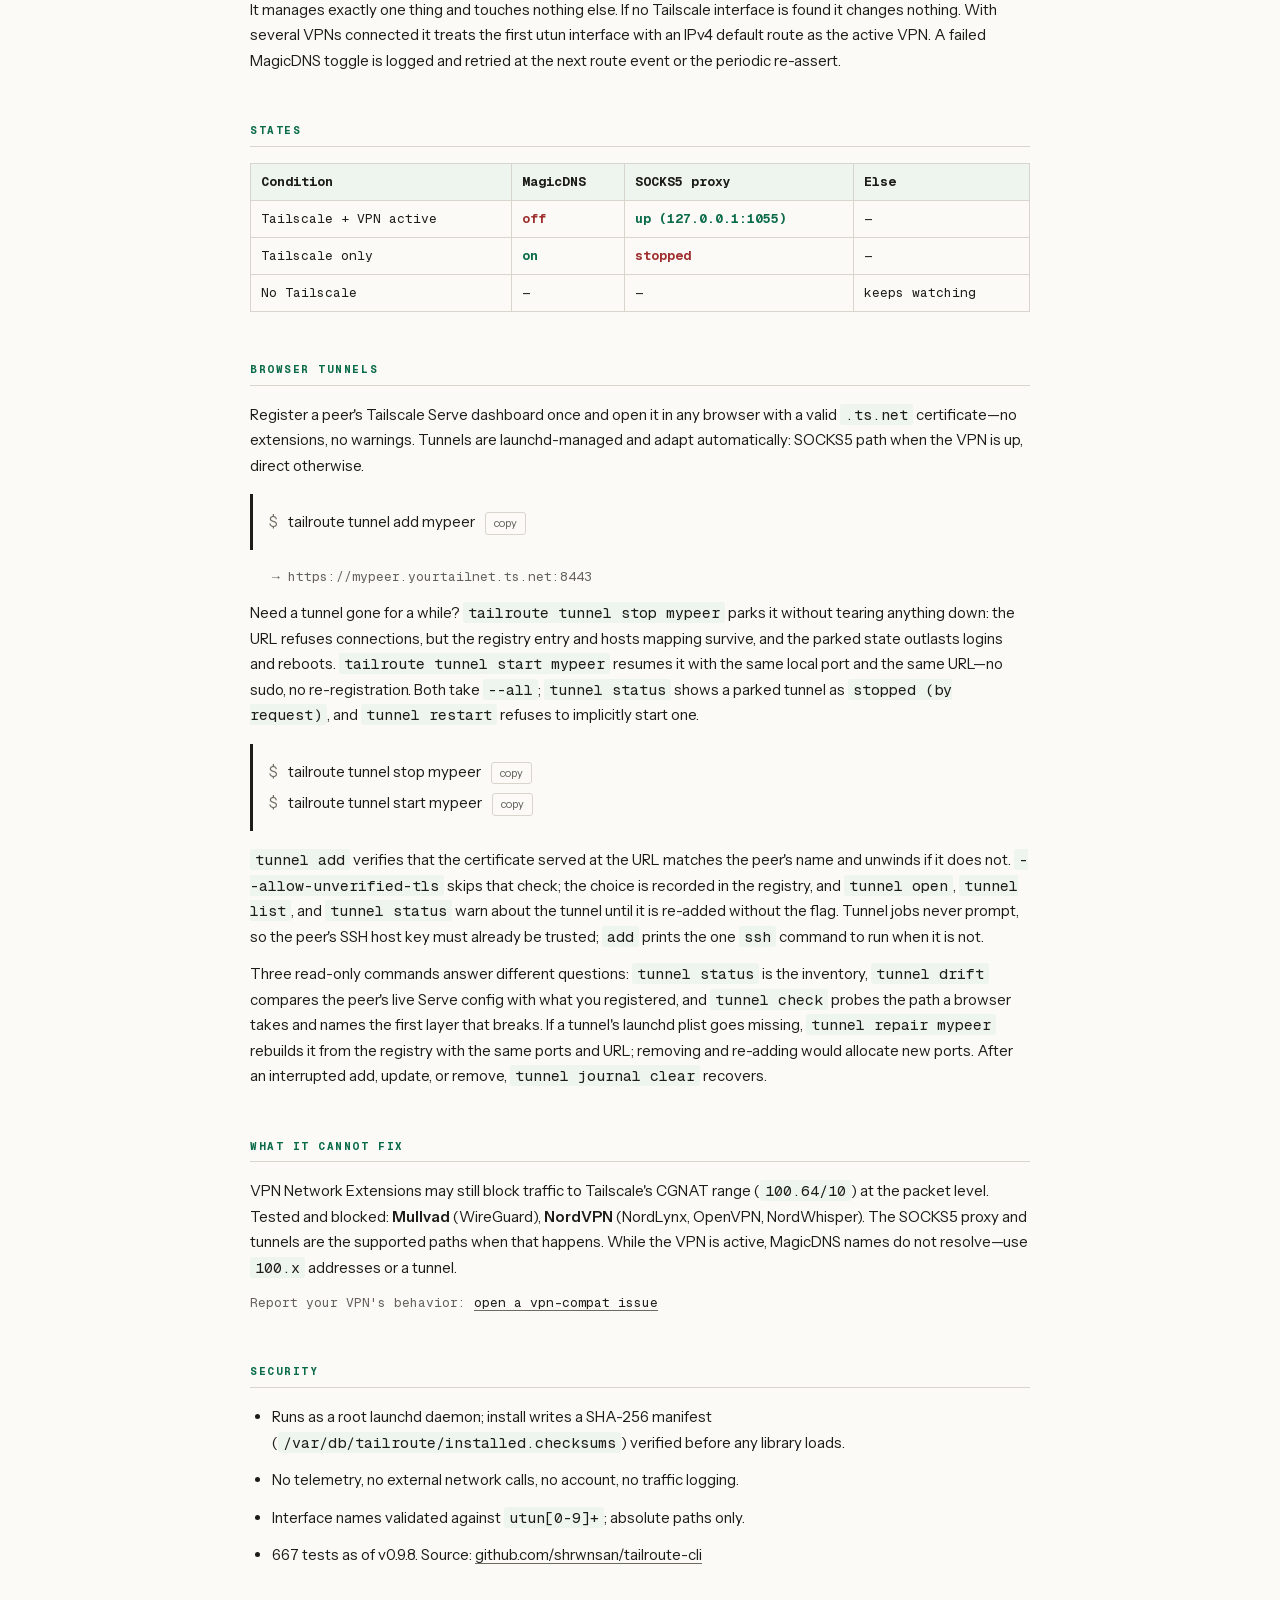
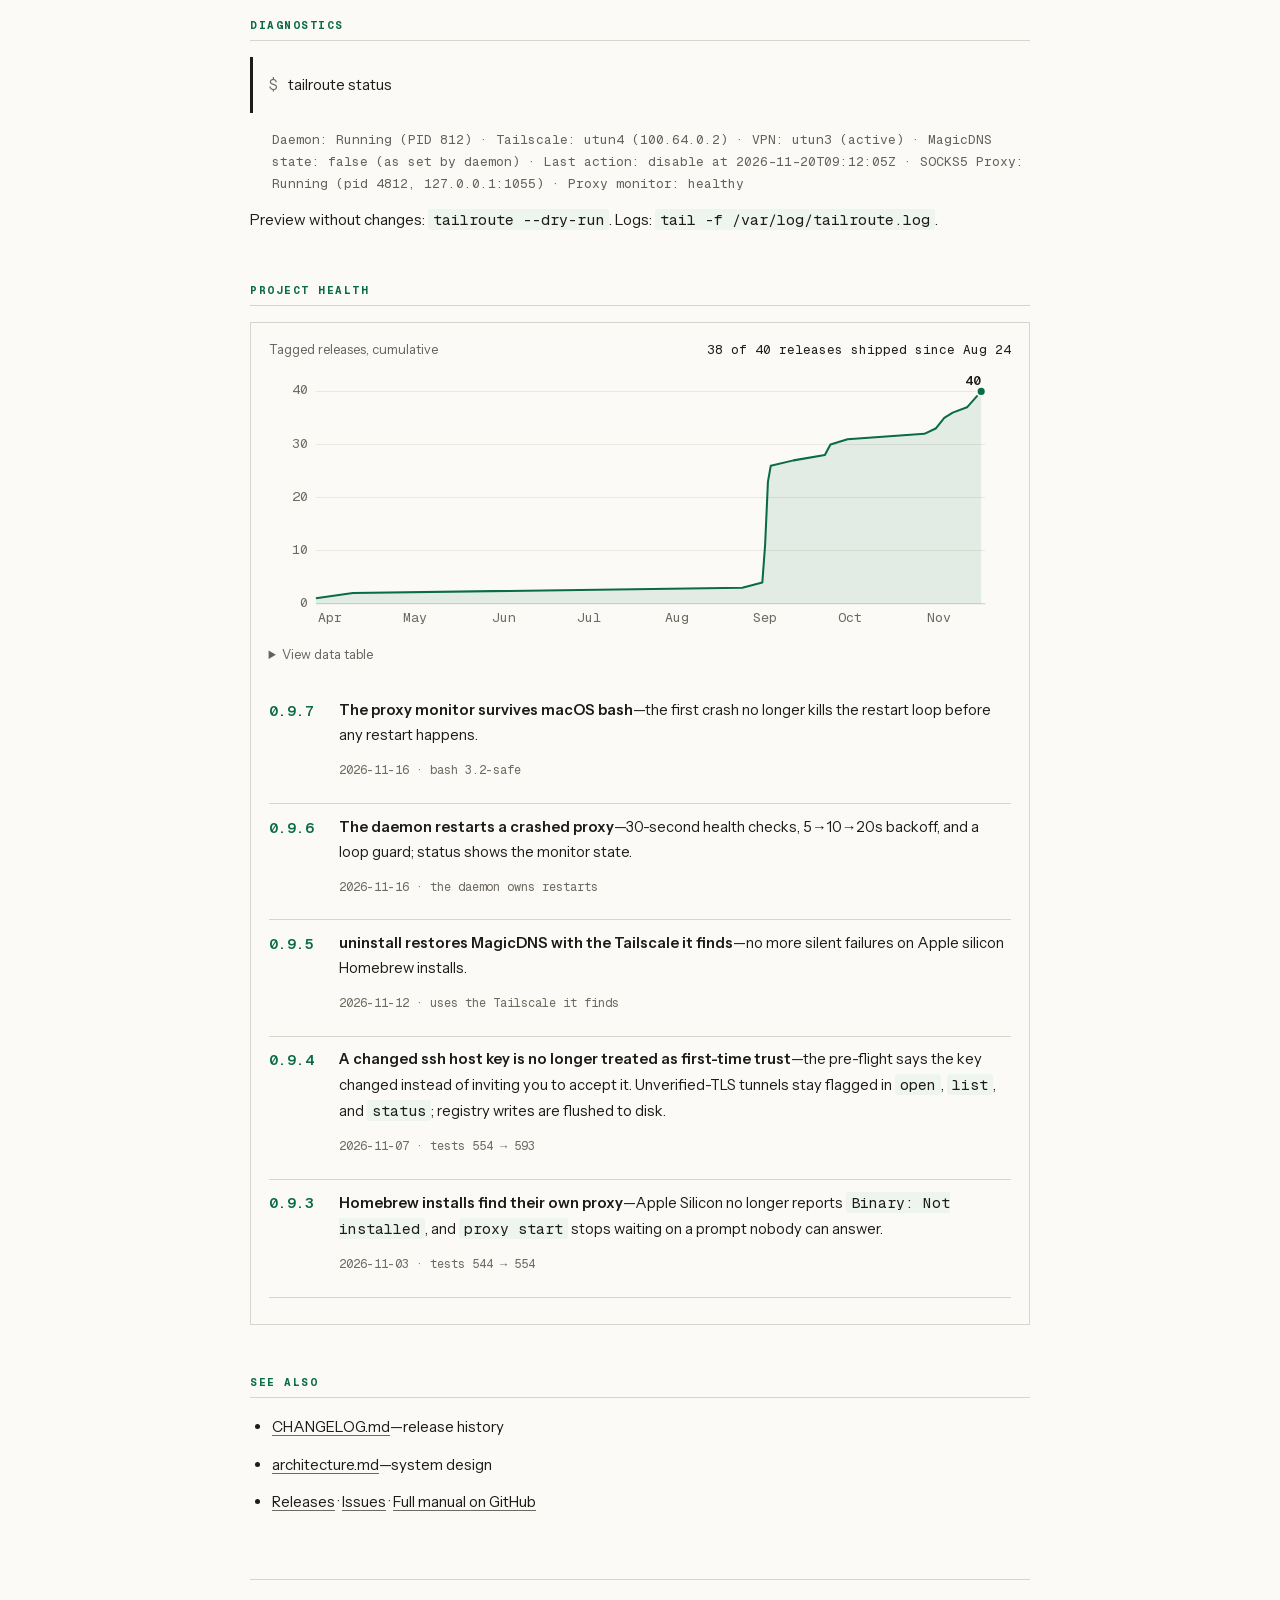
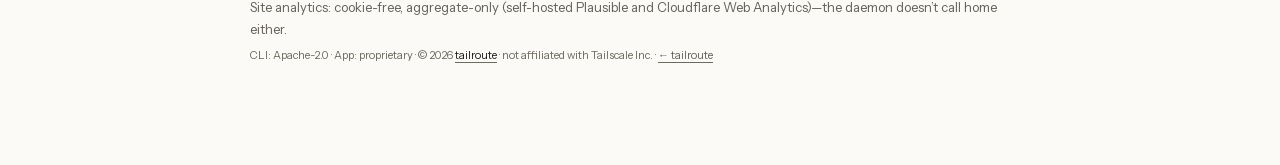
==== commit 2dc436c8: "site: deploy cc59077 from main" ====
--- a/docs/index.html
+++ b/docs/index.html
@@ -22,6 +22,8 @@
 <!-- Plausible analytics: self-hosted, first-party (same registrable domain).
      Ingest = pulse.tailroute.app; keep it DNS-only — never CDN-proxy it. -->
 <script defer data-domain="tailroute.app" src="https://pulse.tailroute.app/js/script.js"></script>
+<!-- Cloudflare Web Analytics: cookie-free, aggregate-only. -->
+<script type='module' src='https://static.cloudflareinsights.com/beacon.min.js' data-cf-beacon='{"token": "418fcc4385174264b82cae5eb6305a76"}'></script>
 <script type="application/ld+json">
 {
   "@context": "https://schema.org",
@@ -485,7 +487,7 @@
 
 </main>
 <footer>
-  <p class="colophon">Site analytics: cookie-free, aggregate-only, self-hosted Plausible—the daemon doesn’t call home either.</p>
+  <p class="colophon">Site analytics: cookie-free, aggregate-only (self-hosted Plausible and Cloudflare Web Analytics)—the daemon doesn’t call home either.</p>
   <p class="legal">CLI: Apache-2.0 · App: proprietary · © 2026 <a href="https://github.com/shrwnsan/tailroute-cli">tailroute</a> · not affiliated with Tailscale Inc. · <a class="backlink" href="../">← tailroute</a></p>
 </footer>
 <script>
